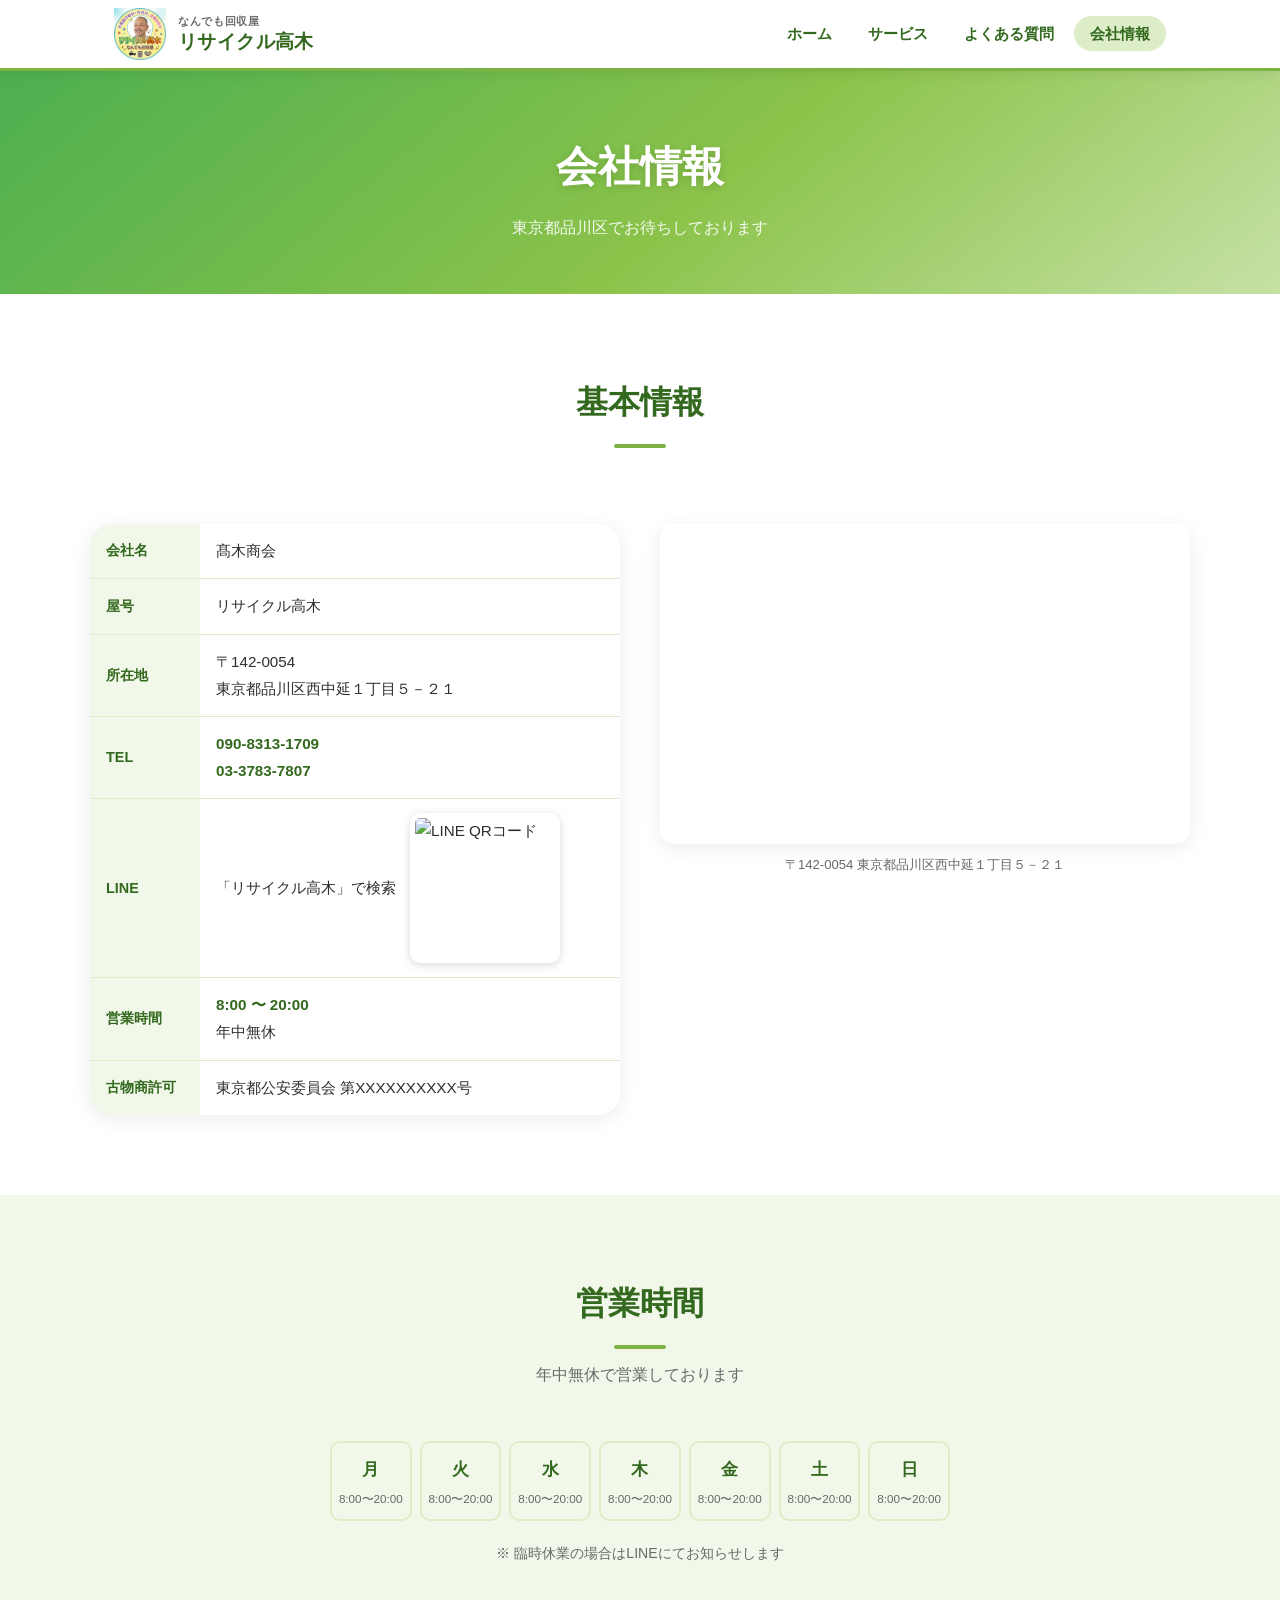
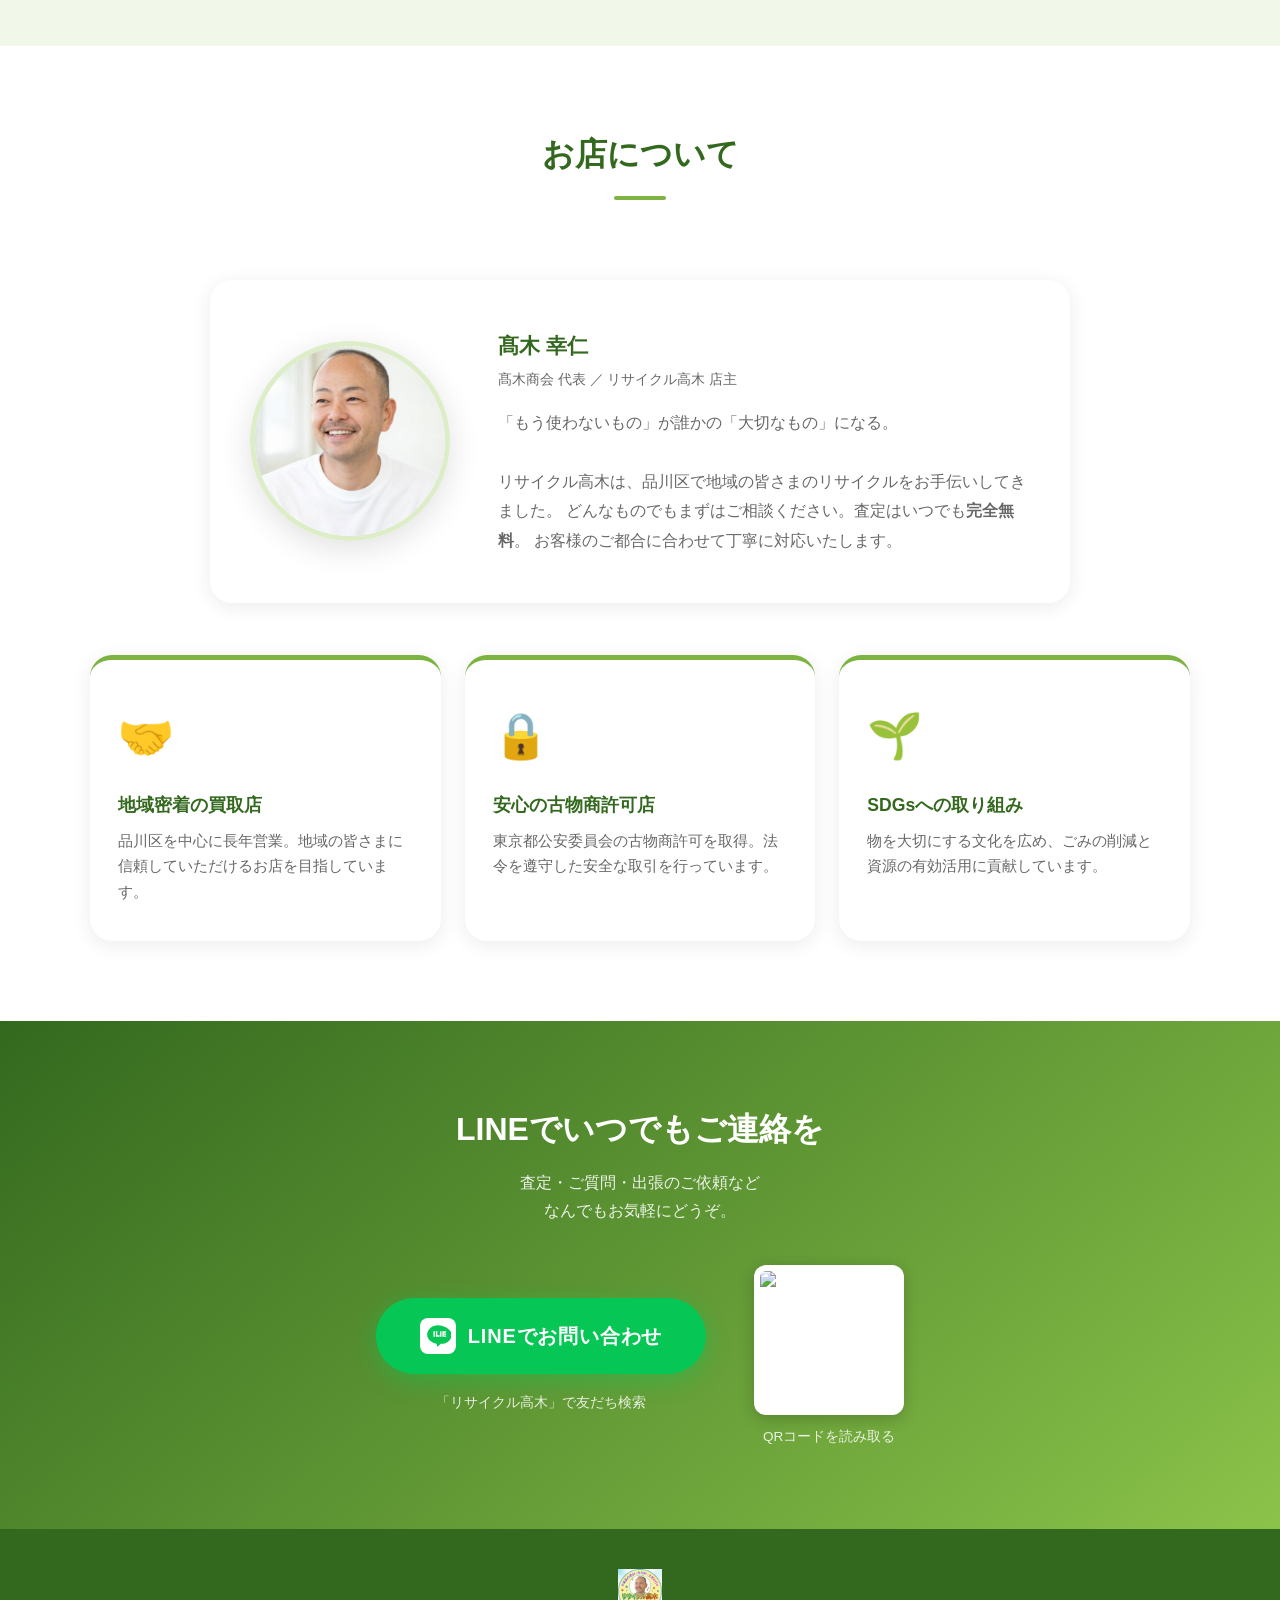
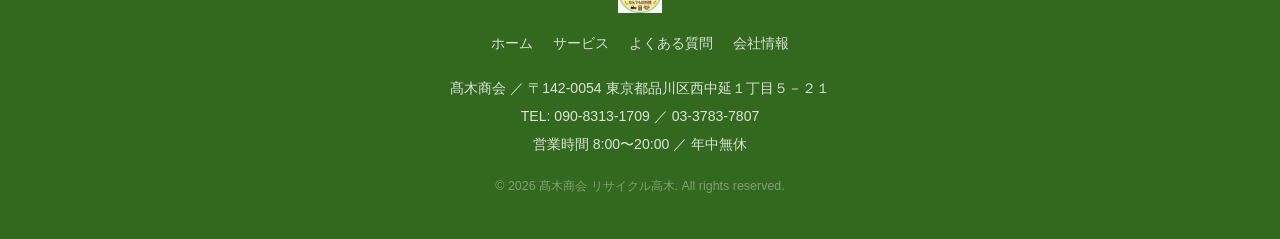
==== about.html @ 1913597f "Add files via upload" ====
<!DOCTYPE html>
<html lang="ja">
<head>
<meta charset="UTF-8">
<meta name="viewport" content="width=device-width, initial-scale=1.0">
<title>会社情報 | リサイクル高木</title>
<meta name="description" content="髙木商会 リサイクル高木の会社情報。〒142-0054 東京都品川区西中延１丁目５－２１。年中無休 8:00〜20:00。">
<link rel="stylesheet" href="style.css">
<style>
  .page-hero {
    background: linear-gradient(140deg, #4CAF50 0%, #8BC34A 55%, #C5E1A5 100%);
    color: var(--white);
    padding: 60px 24px 52px;
    text-align: center;
  }
  .page-hero h1 { font-size: clamp(1.8rem, 4vw, 2.6rem); font-weight: 900; margin-bottom: 10px; text-shadow: 0 2px 8px rgba(0,0,0,0.15); }
  .page-hero p { opacity: 0.92; font-size: 1rem; }

  .info-card {
    background: var(--white);
    border-radius: var(--radius-lg);
    box-shadow: var(--shadow);
    overflow: hidden;
  }

  .access-list { display: flex; flex-direction: column; gap: 10px; margin-top: 8px; }
  .access-item {
    display: flex;
    align-items: flex-start;
    gap: 10px;
    font-size: 0.95rem;
    line-height: 1.6;
  }
  .access-item .icon-badge {
    background: var(--green-main);
    color: var(--white);
    border-radius: 6px;
    padding: 3px 10px;
    font-size: 0.8rem;
    font-weight: 700;
    white-space: nowrap;
    flex-shrink: 0;
    margin-top: 3px;
  }

  .hours-week {
    display: grid;
    grid-template-columns: repeat(7, 1fr);
    gap: 8px;
    margin-top: 8px;
  }
  @media (max-width: 480px) {
    .hours-week { grid-template-columns: repeat(4, 1fr); }
  }
  .day-box {
    border-radius: 10px;
    padding: 12px 4px;
    text-align: center;
  }
  .day-box .day-name { font-weight: 800; font-size: 1.05rem; margin-bottom: 6px; }
  .day-box .day-time { font-size: 0.73rem; color: var(--text-light); line-height: 1.4; }
  .day-box.open { background: var(--green-pale); border: 2px solid var(--green-light); color: var(--green-dark); }

  .about-grid-wrap {
    display: grid;
    grid-template-columns: 1fr 1fr;
    gap: 40px;
    align-items: start;
  }
  @media (max-width: 700px) {
    .about-grid-wrap { grid-template-columns: 1fr; }
  }
</style>
</head>
<body>

<!-- HEADER -->
<header>
  <div class="header-inner">
    <a href="index.html" class="logo">
      <img src="丸ロゴ完成.jpg" alt="リサイクル高木">
      <span class="logo-text">
        <span class="logo-sub">なんでも回収屋</span>
        <span class="logo-main">リサイクル高木</span>
      </span>
    </a>
    <button class="nav-toggle" id="navToggle" aria-label="メニュー">
      <span></span><span></span><span></span>
    </button>
    <nav id="mainNav">
      <ul>
        <li><a href="index.html">ホーム</a></li>
        <li><a href="service.html">サービス</a></li>
        <li><a href="faq.html">よくある質問</a></li>
        <li><a href="about.html" class="active">会社情報</a></li>
      </ul>
    </nav>
  </div>
</header>

<!-- PAGE HERO -->
<div class="page-hero">
  <h1>会社情報</h1>
  <p>東京都品川区でお待ちしております</p>
</div>

<!-- COMPANY INFO -->
<section class="bg-white">
  <div class="inner">
    <h2 class="section-title">基本情報</h2>
    <p class="section-subtitle" style="margin-bottom:36px;">&nbsp;</p>

    <div class="about-grid-wrap">
      <!-- INFO TABLE -->
      <div class="info-card">
        <table class="info-table">
          <tr>
            <th>会社名</th>
            <td>髙木商会</td>
          </tr>
          <tr>
            <th>屋号</th>
            <td>リサイクル高木</td>
          </tr>
          <tr>
            <th>所在地</th>
            <td>〒142-0054<br>東京都品川区西中延１丁目５－２１</td>
          </tr>
          <tr>
            <th>TEL</th>
            <td>
              <a href="tel:09083131709" style="color:var(--green-dark); font-weight:700;">090-8313-1709</a><br>
              <a href="tel:0337837807" style="color:var(--green-dark); font-weight:700;">03-3783-7807</a>
            </td>
          </tr>
          <tr>
            <th>LINE</th>
            <td>
              <div style="display:flex; align-items:center; gap:14px; flex-wrap:wrap;">
                <span>「リサイクル高木」で検索</span>
                <img src="line-qr.png" alt="LINE QRコード" width="150" height="150"
                  style="width:150px; height:150px; object-fit:contain; border-radius:10px; background:#fff; padding:5px; box-shadow:0 2px 10px rgba(0,0,0,0.15); box-sizing:border-box; display:block;">
              </div>
            </td>
          </tr>
          <tr>
            <th>営業時間</th>
            <td><strong style="color:var(--green-dark);">8:00 〜 20:00</strong><br>年中無休</td>
          </tr>
          <tr>
            <th>古物商許可</th>
            <td>東京都公安委員会 第XXXXXXXXXX号</td>
          </tr>
        </table>
      </div>

      <!-- MAP -->
      <div>
        <div class="map-wrap">
          <iframe
            src="https://www.google.com/maps?q=東京都品川区西中延1丁目5-21&output=embed"
            allowfullscreen=""
            loading="lazy"
            referrerpolicy="no-referrer-when-downgrade"
            title="髙木商会 地図">
          </iframe>
        </div>
        <p style="font-size:0.82rem; color:var(--text-light); margin-top:10px; text-align:center;">
          〒142-0054 東京都品川区西中延１丁目５－２１
        </p>
      </div>
    </div>
  </div>
</section>

<!-- HOURS -->
<section class="bg-pale">
  <div class="inner">
    <h2 class="section-title">営業時間</h2>
    <p class="section-subtitle">年中無休で営業しております</p>

    <div style="max-width: 620px; margin: 0 auto;">
      <div class="hours-week">
        <div class="day-box open"><div class="day-name">月</div><div class="day-time">8:00〜20:00</div></div>
        <div class="day-box open"><div class="day-name">火</div><div class="day-time">8:00〜20:00</div></div>
        <div class="day-box open"><div class="day-name">水</div><div class="day-time">8:00〜20:00</div></div>
        <div class="day-box open"><div class="day-name">木</div><div class="day-time">8:00〜20:00</div></div>
        <div class="day-box open"><div class="day-name">金</div><div class="day-time">8:00〜20:00</div></div>
        <div class="day-box open"><div class="day-name">土</div><div class="day-time">8:00〜20:00</div></div>
        <div class="day-box open"><div class="day-name">日</div><div class="day-time">8:00〜20:00</div></div>
      </div>
      <div style="text-align:center; margin-top:20px; font-size:0.88rem; color:var(--text-light);">
        ※ 臨時休業の場合はLINEにてお知らせします
      </div>
    </div>
  </div>
</section>

<!-- OWNER / ABOUT -->
<section class="bg-white">
  <div class="inner">
    <h2 class="section-title">お店について</h2>
    <p class="section-subtitle" style="margin-bottom:40px;">&nbsp;</p>

    <div class="owner-section">
      <div class="owner-photo-wrap">
        <img src="幸仁白T.png" alt="店主 髙木幸仁" class="owner-photo">
      </div>
      <div class="owner-text">
        <div class="owner-name">髙木 幸仁</div>
        <div class="owner-title">髙木商会 代表 ／ リサイクル高木 店主</div>
        <p class="owner-message">
          「もう使わないもの」が誰かの「大切なもの」になる。<br><br>
          リサイクル高木は、品川区で地域の皆さまのリサイクルをお手伝いしてきました。
          どんなものでもまずはご相談ください。査定はいつでも<strong>完全無料</strong>。
          お客様のご都合に合わせて丁寧に対応いたします。
        </p>
      </div>
    </div>

    <div class="card-grid" style="margin-top: 52px;">
      <div class="card">
        <div class="card-icon">🤝</div>
        <h3>地域密着の買取店</h3>
        <p>品川区を中心に長年営業。地域の皆さまに信頼していただけるお店を目指しています。</p>
      </div>
      <div class="card">
        <div class="card-icon">🔒</div>
        <h3>安心の古物商許可店</h3>
        <p>東京都公安委員会の古物商許可を取得。法令を遵守した安全な取引を行っています。</p>
      </div>
      <div class="card">
        <div class="card-icon">🌱</div>
        <h3>SDGsへの取り組み</h3>
        <p>物を大切にする文化を広め、ごみの削減と資源の有効活用に貢献しています。</p>
      </div>
    </div>
  </div>
</section>

<!-- LINE CTA -->
<section class="contact-section">
  <h2>LINEでいつでもご連絡を</h2>
  <p>査定・ご質問・出張のご依頼など<br>なんでもお気軽にどうぞ。</p>
  <div class="line-contact-wrap">
    <div class="line-btn-group">
      <a href="https://line.me/R/ti/p/@436kheac" class="btn-line" target="_blank" rel="noopener">
        <span class="line-icon">
          <svg viewBox="0 0 48 48" fill="none" xmlns="http://www.w3.org/2000/svg">
            <path d="M24 4C13 4 4 11.8 4 21.4c0 8.4 7.4 15.4 17.4 16.8l.8 4.4c.2.8 1.2 1 1.8.4l5-4.8c.4 0 .8.1 1.2.1 11 0 18.8-7.4 18.8-17C49 11.8 35 4 24 4z" fill="#06C755"/>
            <path d="M38.4 25.4h-5.8a.6.6 0 0 1-.6-.6v-9a.6.6 0 0 1 .6-.6h5.8c.3 0 .6.3.6.6v1.4c0 .3-.3.6-.6.6h-3.8v1.4h3.8c.3 0 .6.3.6.6v1.4c0 .3-.3.6-.6.6h-3.8v1.4h3.8c.3 0 .6.3.6.6v1.4c0 .3-.3.6-.6.6zm-8.6 0h-1.6a.6.6 0 0 1-.6-.6v-9c0-.3.3-.6.6-.6h1.6c.3 0 .6.3.6.6v9c0 .3-.3.6-.6.6zm-3.4 0h-5.8a.6.6 0 0 1-.6-.6v-9c0-.3.3-.6.6-.6h1.6c.3 0 .6.3.6.6v7h3.6c.3 0 .6.3.6.6v1.4c0 .3-.3.6-.6.6zm-8.6 0h-1.6a.6.6 0 0 1-.6-.6v-9c0-.3.3-.6.6-.6h1.6c.3 0 .6.3.6.6v9c0 .3-.3.6-.6.6z" fill="#fff"/>
          </svg>
        </span>
        LINEでお問い合わせ
      </a>
      <span class="line-btn-sub">「リサイクル高木」で友だち検索</span>
    </div>
    <div class="qr-block">
      <img src="line-qr.png" alt="リサイクル高木 LINE QRコード" class="qr-img" width="150" height="150">
      <p class="qr-label">QRコードを読み取る</p>
    </div>
  </div>
</section>

<!-- FOOTER -->
<footer>
  <img src="丸ロゴ完成.jpg" alt="リサイクル高木" class="footer-logo">
  <div class="footer-nav">
    <a href="index.html">ホーム</a>
    <a href="service.html">サービス</a>
    <a href="faq.html">よくある質問</a>
    <a href="about.html">会社情報</a>
  </div>
  髙木商会 ／ 〒142-0054 東京都品川区西中延１丁目５－２１<br>
  TEL: <a href="tel:09083131709" style="color:inherit;">090-8313-1709</a> ／ <a href="tel:0337837807" style="color:inherit;">03-3783-7807</a><br>
  営業時間 8:00〜20:00 ／ 年中無休
  <div class="copy">&copy; 2026 髙木商会 リサイクル高木. All rights reserved.</div>
</footer>

<script>
  const toggle = document.getElementById('navToggle');
  const nav = document.getElementById('mainNav');
  toggle.addEventListener('click', () => {
    toggle.classList.toggle('open');
    nav.classList.toggle('open');
  });
</script>
</body>
</html>
---- style.css ----
/* ===== BASE ===== */
*, *::before, *::after { box-sizing: border-box; margin: 0; padding: 0; }

:root {
  --green-dark:   #33691E;
  --green-main:   #7CB342;
  --green-mid:    #8BC34A;
  --green-light:  #DCEDC8;
  --green-pale:   #F1F8E9;
  --yellow:       #FDD835;
  --yellow-light: #FFFDE7;
  --white:        #ffffff;
  --text:         #2E2E2E;
  --text-light:   #686868;
  --line-green:   #06C755;
  --line-hover:   #05a848;
  --radius:       14px;
  --radius-lg:    22px;
  --shadow:       0 4px 20px rgba(0,0,0,0.08);
  --shadow-md:    0 8px 32px rgba(0,0,0,0.12);
}

html { scroll-behavior: smooth; }

body {
  font-family: 'Hiragino Kaku Gothic ProN', 'Hiragino Sans', 'Meiryo', sans-serif;
  color: var(--text);
  line-height: 1.75;
  background: #fff;
}

a { color: inherit; text-decoration: none; }
img { max-width: 100%; display: block; }
ul { list-style: none; }

/* ===== HEADER ===== */
header {
  background: var(--white);
  position: sticky;
  top: 0;
  z-index: 100;
  border-bottom: 3px solid var(--green-main);
  box-shadow: 0 2px 12px rgba(0,0,0,0.08);
}

.header-inner {
  max-width: 1100px;
  margin: 0 auto;
  padding: 0 24px;
  display: flex;
  align-items: center;
  justify-content: space-between;
  height: 68px;
}

.logo {
  display: flex;
  align-items: center;
  gap: 12px;
  text-decoration: none;
}
.logo img {
  height: 52px;
  width: auto;
  display: block;
  flex-shrink: 0;
}
.logo-text {
  display: flex;
  flex-direction: column;
  gap: 1px;
  line-height: 1.2;
}
.logo-text .logo-sub {
  font-size: 0.7rem;
  font-weight: 700;
  color: var(--text-light);
  letter-spacing: 0.06em;
}
.logo-text .logo-main {
  font-size: 1.2rem;
  font-weight: 900;
  color: var(--green-dark);
  letter-spacing: 0.02em;
  white-space: nowrap;
}
@media (max-width: 480px) {
  .logo-text .logo-main { font-size: 0.95rem; }
  .logo-text .logo-sub { display: none; }
  .logo img { height: 40px; }
}

/* hamburger */
.nav-toggle {
  display: none;
  flex-direction: column;
  gap: 5px;
  cursor: pointer;
  background: none;
  border: none;
  padding: 6px;
}
.nav-toggle span {
  display: block;
  width: 26px;
  height: 3px;
  background: var(--green-dark);
  border-radius: 2px;
  transition: 0.3s;
}
.nav-toggle.open span:nth-child(1) { transform: translateY(8px) rotate(45deg); }
.nav-toggle.open span:nth-child(2) { opacity: 0; }
.nav-toggle.open span:nth-child(3) { transform: translateY(-8px) rotate(-45deg); }

nav ul { display: flex; gap: 4px; }

nav ul li a {
  color: var(--green-dark);
  padding: 9px 16px;
  border-radius: 50px;
  font-size: 0.95rem;
  font-weight: 700;
  transition: background 0.2s, color 0.2s;
}
nav ul li a:hover,
nav ul li a.active {
  background: var(--green-light);
  color: var(--green-dark);
}

/* ===== HERO ===== */
.hero {
  background: linear-gradient(140deg, #4CAF50 0%, #8BC34A 55%, #C5E1A5 100%);
  padding: 72px 24px 80px;
  overflow: hidden;
}

.hero-inner {
  max-width: 1000px;
  margin: 0 auto;
  display: flex;
  align-items: center;
  justify-content: center;
  gap: 56px;
}

.hero-text { flex: 1; text-align: center; }

.hero-logo {
  max-width: 340px;
  width: 100%;
  margin: 0 auto 24px;
  filter: drop-shadow(0 4px 12px rgba(0,0,0,0.18));
}

.hero-text p {
  color: var(--white);
  font-size: clamp(1rem, 2.5vw, 1.15rem);
  opacity: 0.95;
  margin-bottom: 32px;
  line-height: 1.9;
  text-shadow: 0 1px 4px rgba(0,0,0,0.15);
}

.hero-owner { flex-shrink: 0; }
.owner-photo-hero {
  width: 220px;
  border-radius: 50%;
  border: 5px solid rgba(255,255,255,0.7);
  box-shadow: 0 8px 32px rgba(0,0,0,0.2);
  object-fit: cover;
  aspect-ratio: 1;
}

/* ===== LINE BUTTON ===== */
.btn-line {
  display: inline-flex;
  align-items: center;
  justify-content: center;
  gap: 12px;
  background: var(--line-green);
  color: var(--white);
  font-size: 1.25rem;
  font-weight: 800;
  padding: 20px 44px;
  border-radius: 50px;
  box-shadow: 0 6px 24px rgba(6,199,85,0.45);
  transition: background 0.2s, transform 0.15s, box-shadow 0.2s;
  cursor: pointer;
  border: none;
  letter-spacing: 0.04em;
}
.btn-line:hover {
  background: var(--line-hover);
  transform: translateY(-3px);
  box-shadow: 0 10px 30px rgba(6,199,85,0.55);
}
.btn-line:active { transform: translateY(0); }

.btn-line .line-icon {
  width: 36px;
  height: 36px;
  background: var(--white);
  border-radius: 8px;
  display: flex;
  align-items: center;
  justify-content: center;
  flex-shrink: 0;
}
.btn-line .line-icon svg { width: 26px; height: 26px; }

/* secondary green button */
.btn-green {
  display: inline-block;
  background: var(--green-main);
  color: var(--white);
  padding: 14px 36px;
  border-radius: 50px;
  font-size: 1rem;
  font-weight: 700;
  transition: background 0.2s, transform 0.15s;
}
.btn-green:hover { background: var(--green-dark); transform: translateY(-2px); }

/* ===== SECTION COMMONS ===== */
section { padding: 80px 24px; }

.section-title {
  text-align: center;
  font-size: clamp(1.5rem, 3.5vw, 2rem);
  font-weight: 800;
  color: var(--green-dark);
  margin-bottom: 12px;
}
.section-title::after {
  content: '';
  display: block;
  width: 52px;
  height: 4px;
  background: var(--green-main);
  border-radius: 2px;
  margin: 14px auto 0;
}
.section-subtitle {
  text-align: center;
  color: var(--text-light);
  margin-bottom: 52px;
  font-size: 1rem;
}

.inner { max-width: 1100px; margin: 0 auto; }

/* ===== HOURS BANNER ===== */
.hours-banner {
  background: var(--white);
  border: 3px solid var(--green-light);
  border-radius: var(--radius-lg);
  padding: 32px 40px;
  display: flex;
  flex-wrap: wrap;
  gap: 28px;
  align-items: center;
  justify-content: center;
  margin: 0 auto;
  max-width: 680px;
  box-shadow: var(--shadow);
}
.hours-item { text-align: center; }
.hours-item .label {
  font-size: 0.82rem;
  color: var(--text-light);
  font-weight: 600;
  letter-spacing: 0.06em;
}
.hours-item .value {
  font-size: 1.7rem;
  font-weight: 900;
  color: var(--green-dark);
  margin-top: 4px;
  letter-spacing: -0.02em;
}
.hours-item .value.open-all { color: var(--green-main); }
.divider-v {
  width: 1px;
  height: 54px;
  background: var(--green-light);
}

/* ===== CARD GRID ===== */
.card-grid {
  display: grid;
  grid-template-columns: repeat(auto-fit, minmax(260px, 1fr));
  gap: 24px;
}

.card {
  background: var(--white);
  border-radius: var(--radius-lg);
  box-shadow: var(--shadow);
  padding: 36px 28px;
  border-top: 5px solid var(--green-main);
  transition: transform 0.2s, box-shadow 0.2s;
}
.card:hover { transform: translateY(-6px); box-shadow: var(--shadow-md); }

.card .card-icon { font-size: 2.8rem; margin-bottom: 16px; }
.card h3 { font-size: 1.1rem; font-weight: 800; color: var(--green-dark); margin-bottom: 8px; }
.card p { font-size: 0.93rem; color: var(--text-light); line-height: 1.7; }

/* ===== SERVICE PAGE ===== */
.service-table {
  width: 100%;
  border-collapse: collapse;
  background: var(--white);
  border-radius: var(--radius);
  overflow: hidden;
  box-shadow: var(--shadow);
}
.service-table th {
  background: var(--green-main);
  color: var(--white);
  padding: 14px 20px;
  text-align: left;
  font-weight: 700;
}
.service-table td {
  padding: 14px 20px;
  border-bottom: 1px solid #eee;
  font-size: 0.95rem;
}
.service-table tr:last-child td { border-bottom: none; }
.service-table tr:nth-child(even) td { background: var(--green-pale); }

.badge {
  display: inline-block;
  background: var(--yellow);
  color: var(--green-dark);
  border-radius: 4px;
  padding: 2px 10px;
  font-size: 0.78rem;
  font-weight: 800;
}

/* ===== FAQ ===== */
.faq-list { max-width: 820px; margin: 0 auto; display: flex; flex-direction: column; gap: 14px; }

details {
  background: var(--white);
  border-radius: var(--radius);
  box-shadow: var(--shadow);
  overflow: hidden;
}
details summary {
  display: flex;
  align-items: center;
  gap: 14px;
  padding: 20px 24px;
  font-weight: 700;
  font-size: 1rem;
  cursor: pointer;
  list-style: none;
  color: var(--green-dark);
  transition: background 0.2s;
}
details summary::-webkit-details-marker { display: none; }
details summary:hover { background: var(--green-pale); }
details[open] summary { background: var(--green-pale); border-bottom: 2px solid var(--green-light); }

.faq-q {
  width: 32px; height: 32px; min-width: 32px;
  background: var(--green-main); color: var(--white);
  border-radius: 50%; display: flex; align-items: center; justify-content: center;
  font-size: 0.85rem; font-weight: 900;
}
.faq-arrow {
  margin-left: auto;
  transition: transform 0.3s;
  color: var(--green-main);
  font-size: 1.1rem;
}
details[open] .faq-arrow { transform: rotate(180deg); }

.faq-answer {
  padding: 20px 24px 24px;
  color: var(--text-light);
  line-height: 1.85;
  font-size: 0.95rem;
}
.faq-answer strong { color: var(--green-dark); }

/* ===== INFO TABLE ===== */
.info-table { width: 100%; border-collapse: collapse; }
.info-table tr { border-bottom: 1px solid var(--green-light); }
.info-table tr:last-child { border-bottom: none; }
.info-table th {
  background: var(--green-pale);
  color: var(--green-dark);
  padding: 14px 16px;
  font-weight: 700;
  font-size: 0.9rem;
  white-space: nowrap;
  width: 110px;
  text-align: left;
}
.info-table td { padding: 14px 16px; font-size: 0.95rem; }

.map-wrap {
  border-radius: var(--radius);
  overflow: hidden;
  box-shadow: var(--shadow);
  height: 320px;
}
.map-wrap iframe { width: 100%; height: 100%; border: none; display: block; }

/* ===== LINE QR CONTACT SECTION ===== */
.contact-section {
  background: linear-gradient(140deg, var(--green-dark) 0%, var(--green-mid) 100%);
  color: var(--white);
  text-align: center;
  padding: 80px 24px;
}
.contact-section h2 { font-size: clamp(1.5rem, 3.5vw, 2rem); margin-bottom: 12px; }
.contact-section > p { opacity: 0.9; margin-bottom: 40px; font-size: 1rem; }

.line-contact-wrap {
  display: flex;
  align-items: center;
  justify-content: center;
  gap: 48px;
  flex-wrap: wrap;
}
.line-btn-group { display: flex; flex-direction: column; align-items: center; gap: 16px; }
.line-btn-sub { color: rgba(255,255,255,0.85); font-size: 0.9rem; }

.qr-block { text-align: center; }
.qr-img {
  display: block;
  width: 150px;
  height: 150px;
  object-fit: contain;
  border-radius: 12px;
  background: var(--white);
  padding: 6px;
  box-shadow: 0 4px 16px rgba(0,0,0,0.2);
  margin: 0 auto 10px;
  box-sizing: border-box;
}
.qr-label {
  font-size: 0.85rem;
  color: rgba(255,255,255,0.85);
}

/* ===== OWNER SECTION (about page) ===== */
.owner-section {
  display: flex;
  gap: 48px;
  align-items: center;
  max-width: 860px;
  margin: 0 auto;
  background: var(--white);
  border-radius: var(--radius-lg);
  box-shadow: var(--shadow);
  padding: 48px 40px;
}
.owner-photo-wrap { flex-shrink: 0; }
.owner-photo {
  width: 200px;
  border-radius: 50%;
  border: 5px solid var(--green-light);
  box-shadow: var(--shadow-md);
  object-fit: cover;
  aspect-ratio: 1;
}
.owner-text .owner-name {
  font-size: 1.3rem;
  font-weight: 800;
  color: var(--green-dark);
  margin-bottom: 4px;
}
.owner-text .owner-title {
  font-size: 0.85rem;
  color: var(--text-light);
  margin-bottom: 16px;
}
.owner-text .owner-message {
  font-size: 0.97rem;
  color: var(--text-light);
  line-height: 1.9;
}

/* ===== FOOTER ===== */
footer {
  background: var(--green-dark);
  color: rgba(255,255,255,0.82);
  text-align: center;
  padding: 40px 24px;
  font-size: 0.88rem;
  line-height: 2;
}
.footer-logo { height: 44px; margin: 0 auto 16px; }
footer .footer-nav {
  display: flex;
  flex-wrap: wrap;
  justify-content: center;
  gap: 8px 20px;
  margin: 12px 0 16px;
}
footer .footer-nav a { color: rgba(255,255,255,0.8); transition: color 0.2s; font-size: 0.9rem; }
footer .footer-nav a:hover { color: var(--white); }
footer .copy { margin-top: 16px; opacity: 0.45; font-size: 0.78rem; }

/* ===== BG VARIANTS ===== */
.bg-pale  { background: var(--green-pale); }
.bg-white { background: var(--white); }
.bg-yellow-light { background: var(--yellow-light); }

/* ===== STEP / PROCESS ===== */
.steps {
  display: flex;
  flex-wrap: wrap;
  gap: 8px;
  justify-content: center;
  max-width: 860px;
  margin: 0 auto;
}
.step {
  flex: 1 1 180px;
  max-width: 210px;
  text-align: center;
  padding: 28px 16px;
  background: var(--white);
  border-radius: var(--radius-lg);
  box-shadow: var(--shadow);
}
.step-num {
  width: 56px; height: 56px;
  background: var(--green-main);
  color: var(--white);
  border-radius: 50%;
  font-size: 1.5rem;
  font-weight: 900;
  display: flex;
  align-items: center;
  justify-content: center;
  margin: 0 auto 16px;
  box-shadow: 0 4px 12px rgba(124,179,66,0.4);
}
.step h4 { font-size: 1rem; font-weight: 800; color: var(--green-dark); margin-bottom: 8px; }
.step p { font-size: 0.88rem; color: var(--text-light); }

/* ===== RESPONSIVE ===== */
@media (max-width: 768px) {
  .nav-toggle { display: flex; }

  nav {
    display: none;
    position: absolute;
    top: 68px;
    left: 0;
    right: 0;
    background: var(--white);
    border-top: 2px solid var(--green-light);
    padding: 12px 16px 20px;
    box-shadow: 0 8px 20px rgba(0,0,0,0.1);
  }
  nav.open { display: block; }
  nav ul { flex-direction: column; gap: 4px; }
  nav ul li a { display: block; padding: 12px 16px; border-radius: 10px; }

  .hero-inner { flex-direction: column-reverse; gap: 28px; }
  .owner-photo-hero { width: 150px; }
  .hero-logo { max-width: 260px; }

  .hours-banner { flex-direction: column; gap: 20px; padding: 28px 24px; }
  .divider-v { width: 120px; height: 1px; }

  .btn-line { font-size: 1.1rem; padding: 18px 32px; }

  section { padding: 56px 16px; }

  .owner-section { flex-direction: column; text-align: center; padding: 36px 24px; }
  .owner-photo { width: 160px; }

  .line-contact-wrap { gap: 32px; }
}

@media (max-width: 480px) {
  .btn-line { width: 100%; max-width: 340px; }
  .steps { gap: 12px; }
  .step { flex: 1 1 140px; max-width: 100%; }
}
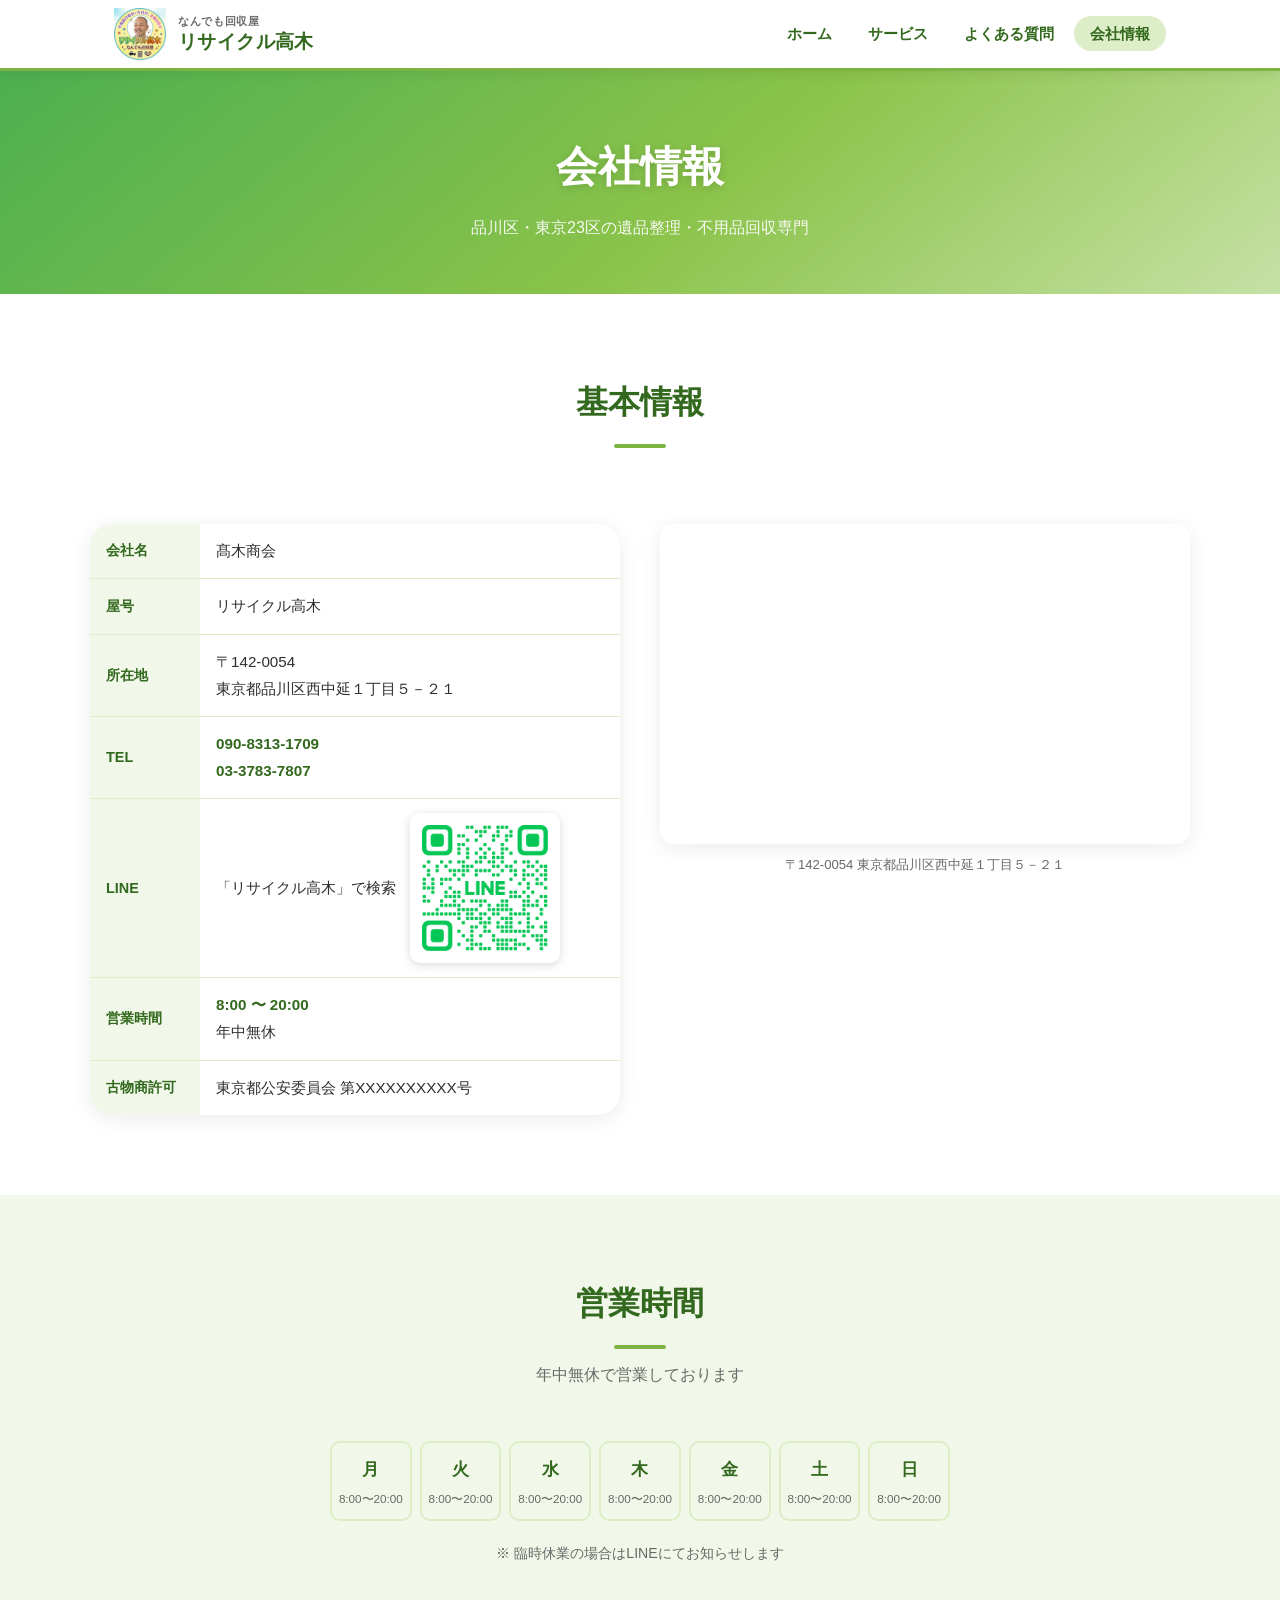
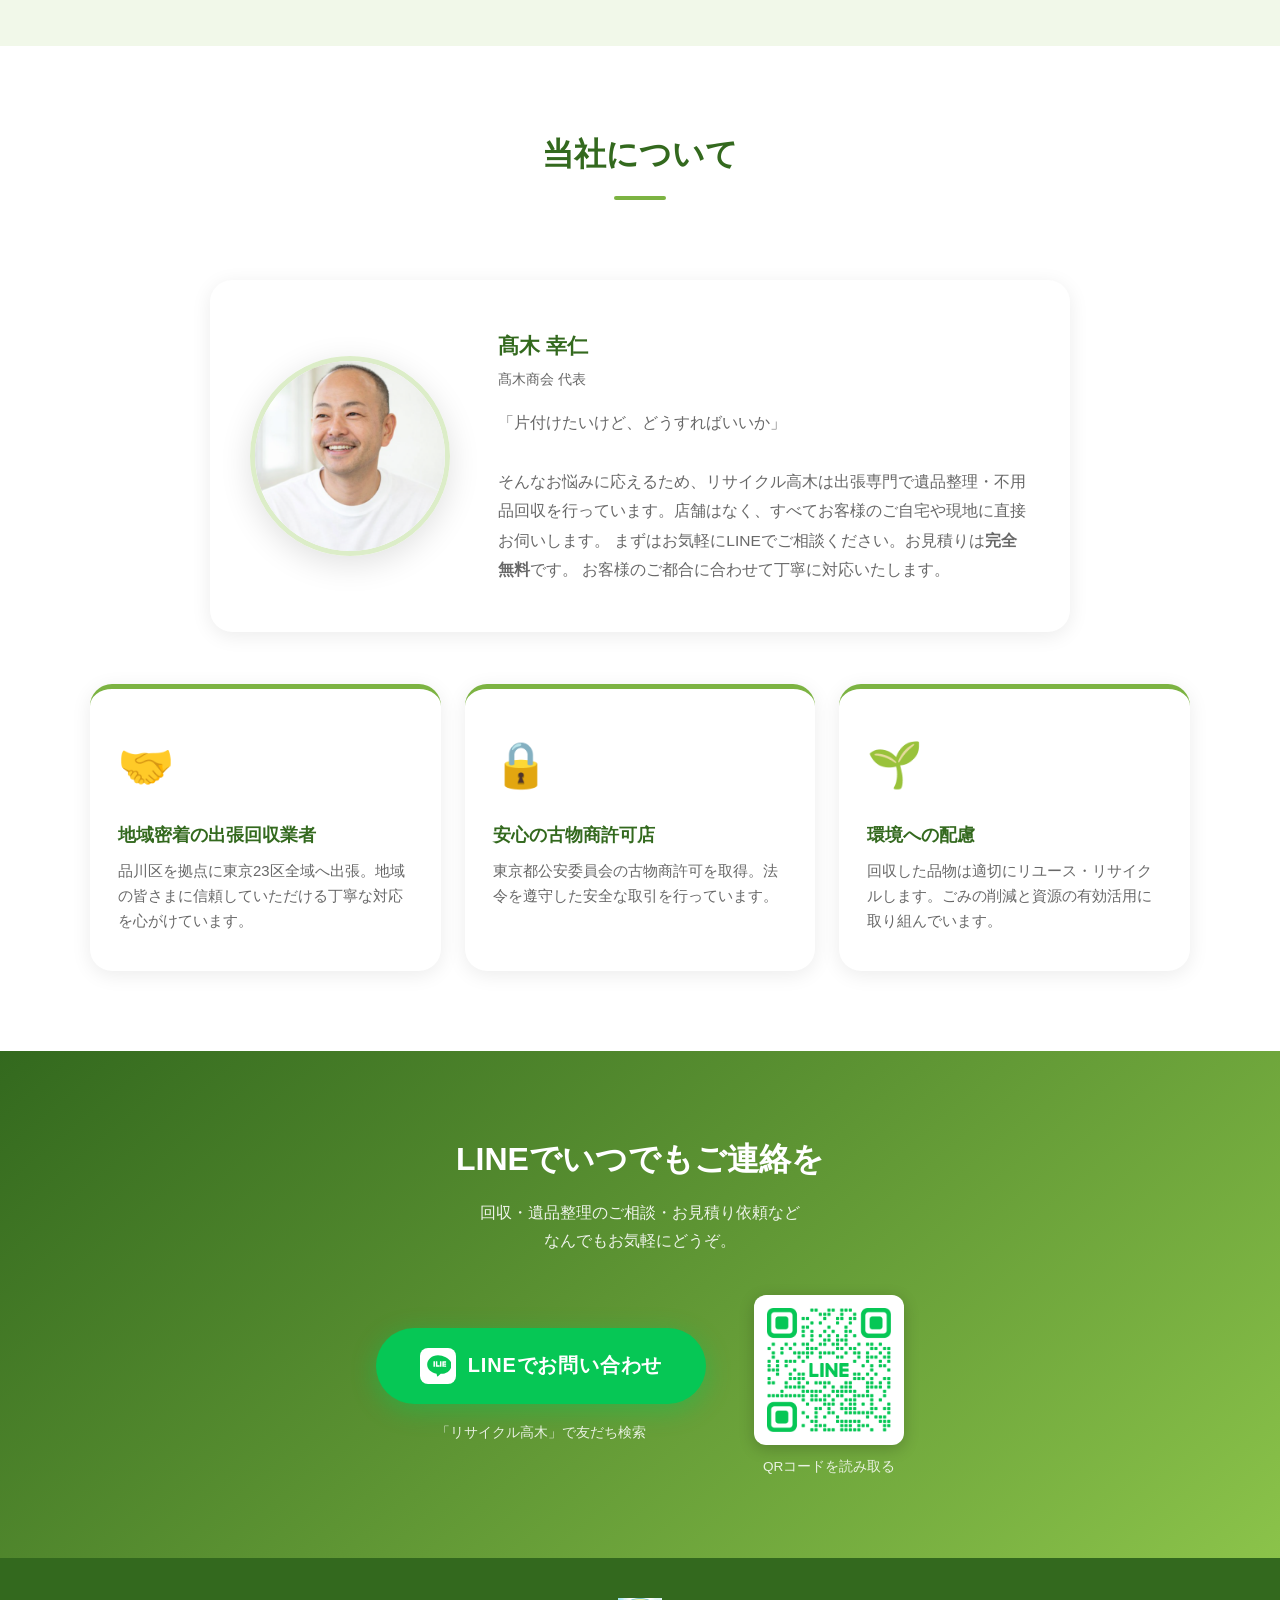
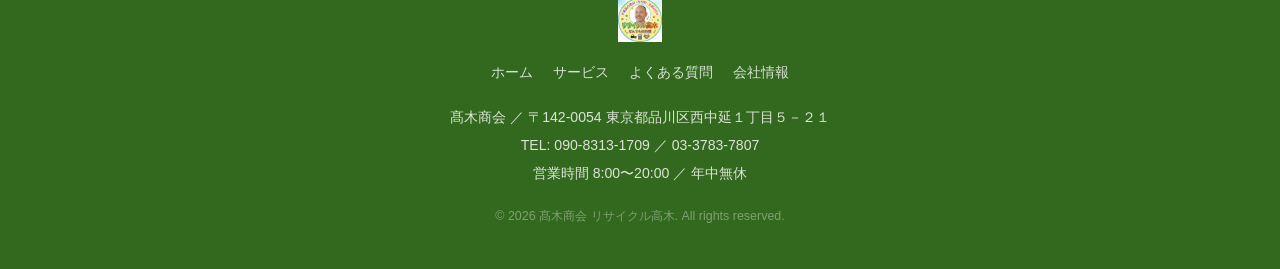
==== commit 6dd1c46f: "Add files via upload" ====
--- a/about.html
+++ b/about.html
@@ -4,7 +4,7 @@
 <meta charset="UTF-8">
 <meta name="viewport" content="width=device-width, initial-scale=1.0">
 <title>会社情報 | リサイクル高木</title>
-<meta name="description" content="髙木商会 リサイクル高木の会社情報。〒142-0054 東京都品川区西中延１丁目５－２１。年中無休 8:00〜20:00。">
+<meta name="description" content="髙木商会 リサイクル高木の会社情報。遺品整理・不用品回収の出張専門業者。品川区・東京23区対応。年中無休 8:00〜20:00。">
 <link rel="stylesheet" href="style.css">
 <style>
   .page-hero {
@@ -101,7 +101,7 @@
 <!-- PAGE HERO -->
 <div class="page-hero">
   <h1>会社情報</h1>
-  <p>東京都品川区でお待ちしております</p>
+  <p>品川区・東京23区の遺品整理・不用品回収専門</p>
 </div>
 
 <!-- COMPANY INFO -->
@@ -199,7 +199,7 @@
 <!-- OWNER / ABOUT -->
 <section class="bg-white">
   <div class="inner">
-    <h2 class="section-title">お店について</h2>
+    <h2 class="section-title">当社について</h2>
     <p class="section-subtitle" style="margin-bottom:40px;">&nbsp;</p>
 
     <div class="owner-section">
@@ -208,11 +208,11 @@
       </div>
       <div class="owner-text">
         <div class="owner-name">髙木 幸仁</div>
-        <div class="owner-title">髙木商会 代表 ／ リサイクル高木 店主</div>
+        <div class="owner-title">髙木商会 代表</div>
         <p class="owner-message">
-          「もう使わないもの」が誰かの「大切なもの」になる。<br><br>
-          リサイクル高木は、品川区で地域の皆さまのリサイクルをお手伝いしてきました。
-          どんなものでもまずはご相談ください。査定はいつでも<strong>完全無料</strong>。
+          「片付けたいけど、どうすればいいか」<br><br>
+          そんなお悩みに応えるため、リサイクル高木は出張専門で遺品整理・不用品回収を行っています。店舗はなく、すべてお客様のご自宅や現地に直接お伺いします。
+          まずはお気軽にLINEでご相談ください。お見積りは<strong>完全無料</strong>です。
           お客様のご都合に合わせて丁寧に対応いたします。
         </p>
       </div>
@@ -221,8 +221,8 @@
     <div class="card-grid" style="margin-top: 52px;">
       <div class="card">
         <div class="card-icon">🤝</div>
-        <h3>地域密着の買取店</h3>
-        <p>品川区を中心に長年営業。地域の皆さまに信頼していただけるお店を目指しています。</p>
+        <h3>地域密着の出張回収業者</h3>
+        <p>品川区を拠点に東京23区全域へ出張。地域の皆さまに信頼していただける丁寧な対応を心がけています。</p>
       </div>
       <div class="card">
         <div class="card-icon">🔒</div>
@@ -231,8 +231,8 @@
       </div>
       <div class="card">
         <div class="card-icon">🌱</div>
-        <h3>SDGsへの取り組み</h3>
-        <p>物を大切にする文化を広め、ごみの削減と資源の有効活用に貢献しています。</p>
+        <h3>環境への配慮</h3>
+        <p>回収した品物は適切にリユース・リサイクルします。ごみの削減と資源の有効活用に取り組んでいます。</p>
       </div>
     </div>
   </div>
@@ -241,7 +241,7 @@
 <!-- LINE CTA -->
 <section class="contact-section">
   <h2>LINEでいつでもご連絡を</h2>
-  <p>査定・ご質問・出張のご依頼など<br>なんでもお気軽にどうぞ。</p>
+  <p>回収・遺品整理のご相談・お見積り依頼など<br>なんでもお気軽にどうぞ。</p>
   <div class="line-contact-wrap">
     <div class="line-btn-group">
       <a href="https://line.me/R/ti/p/@436kheac" class="btn-line" target="_blank" rel="noopener">
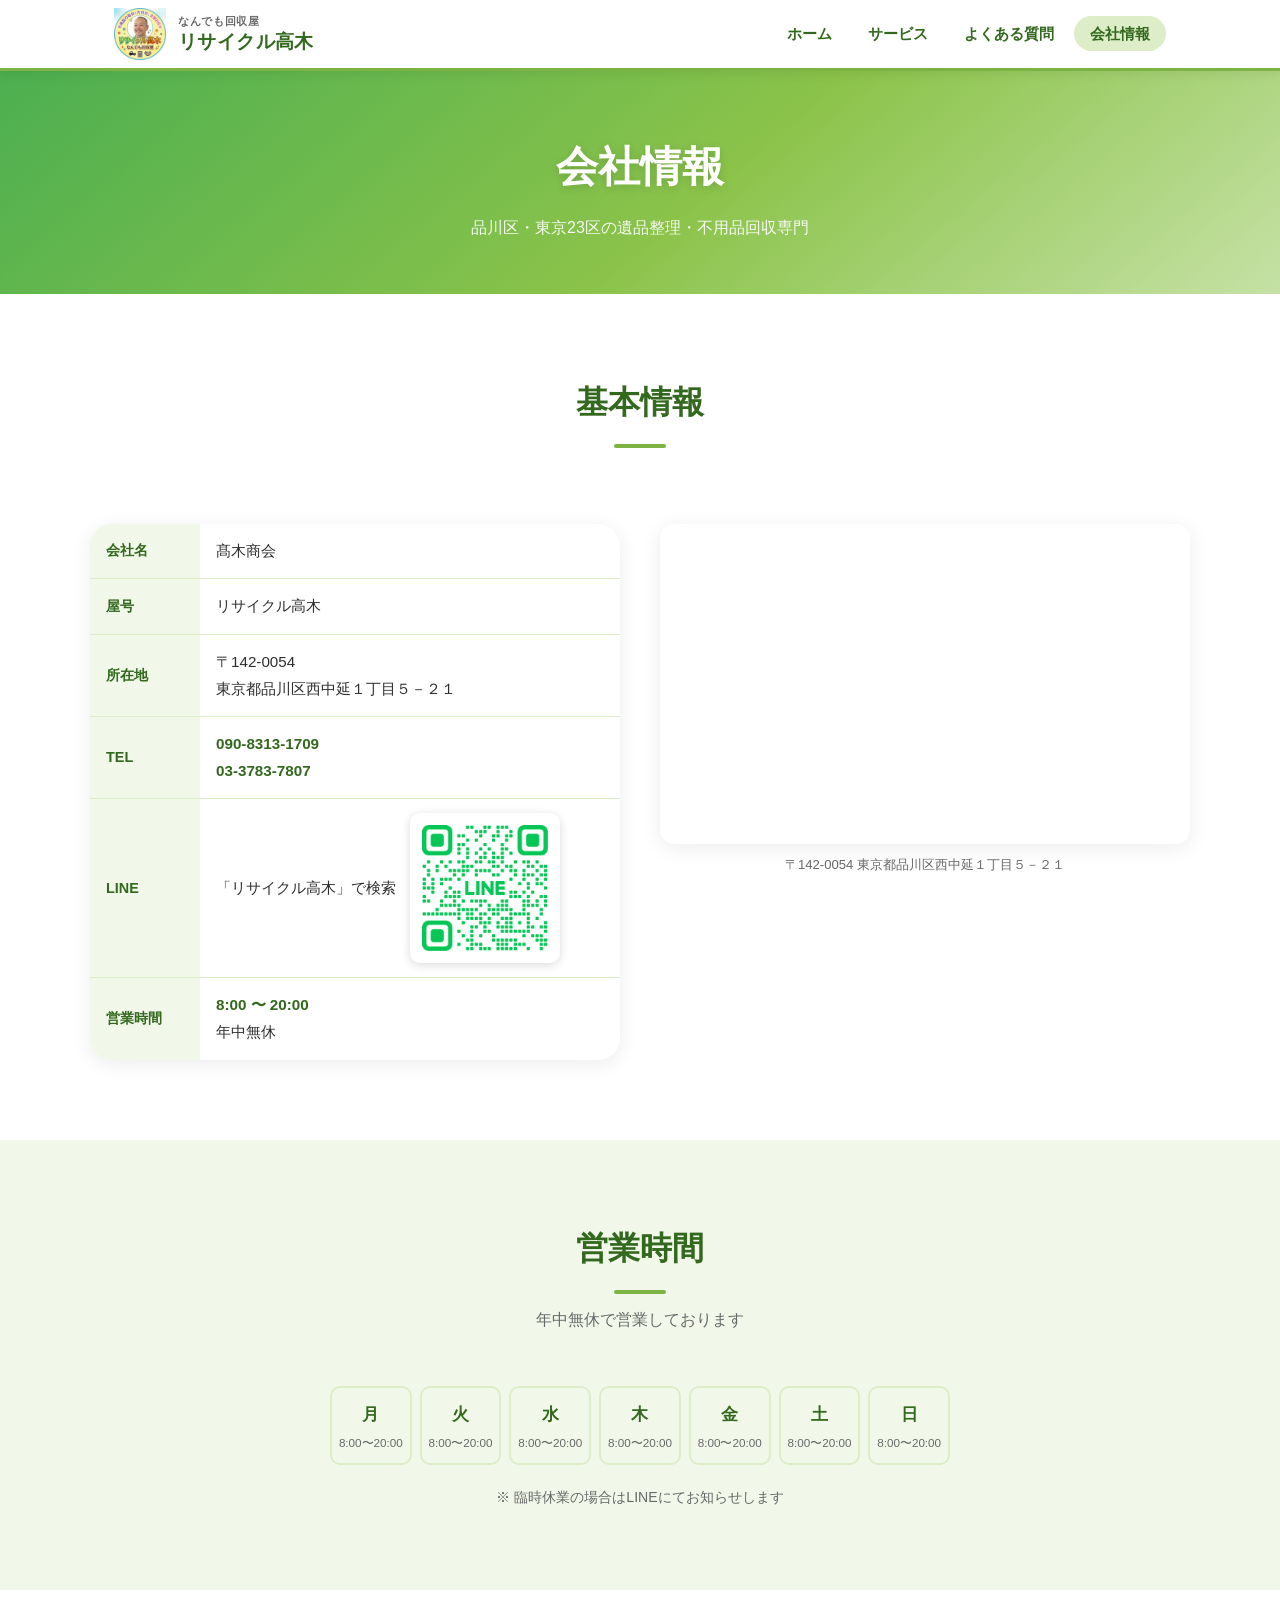
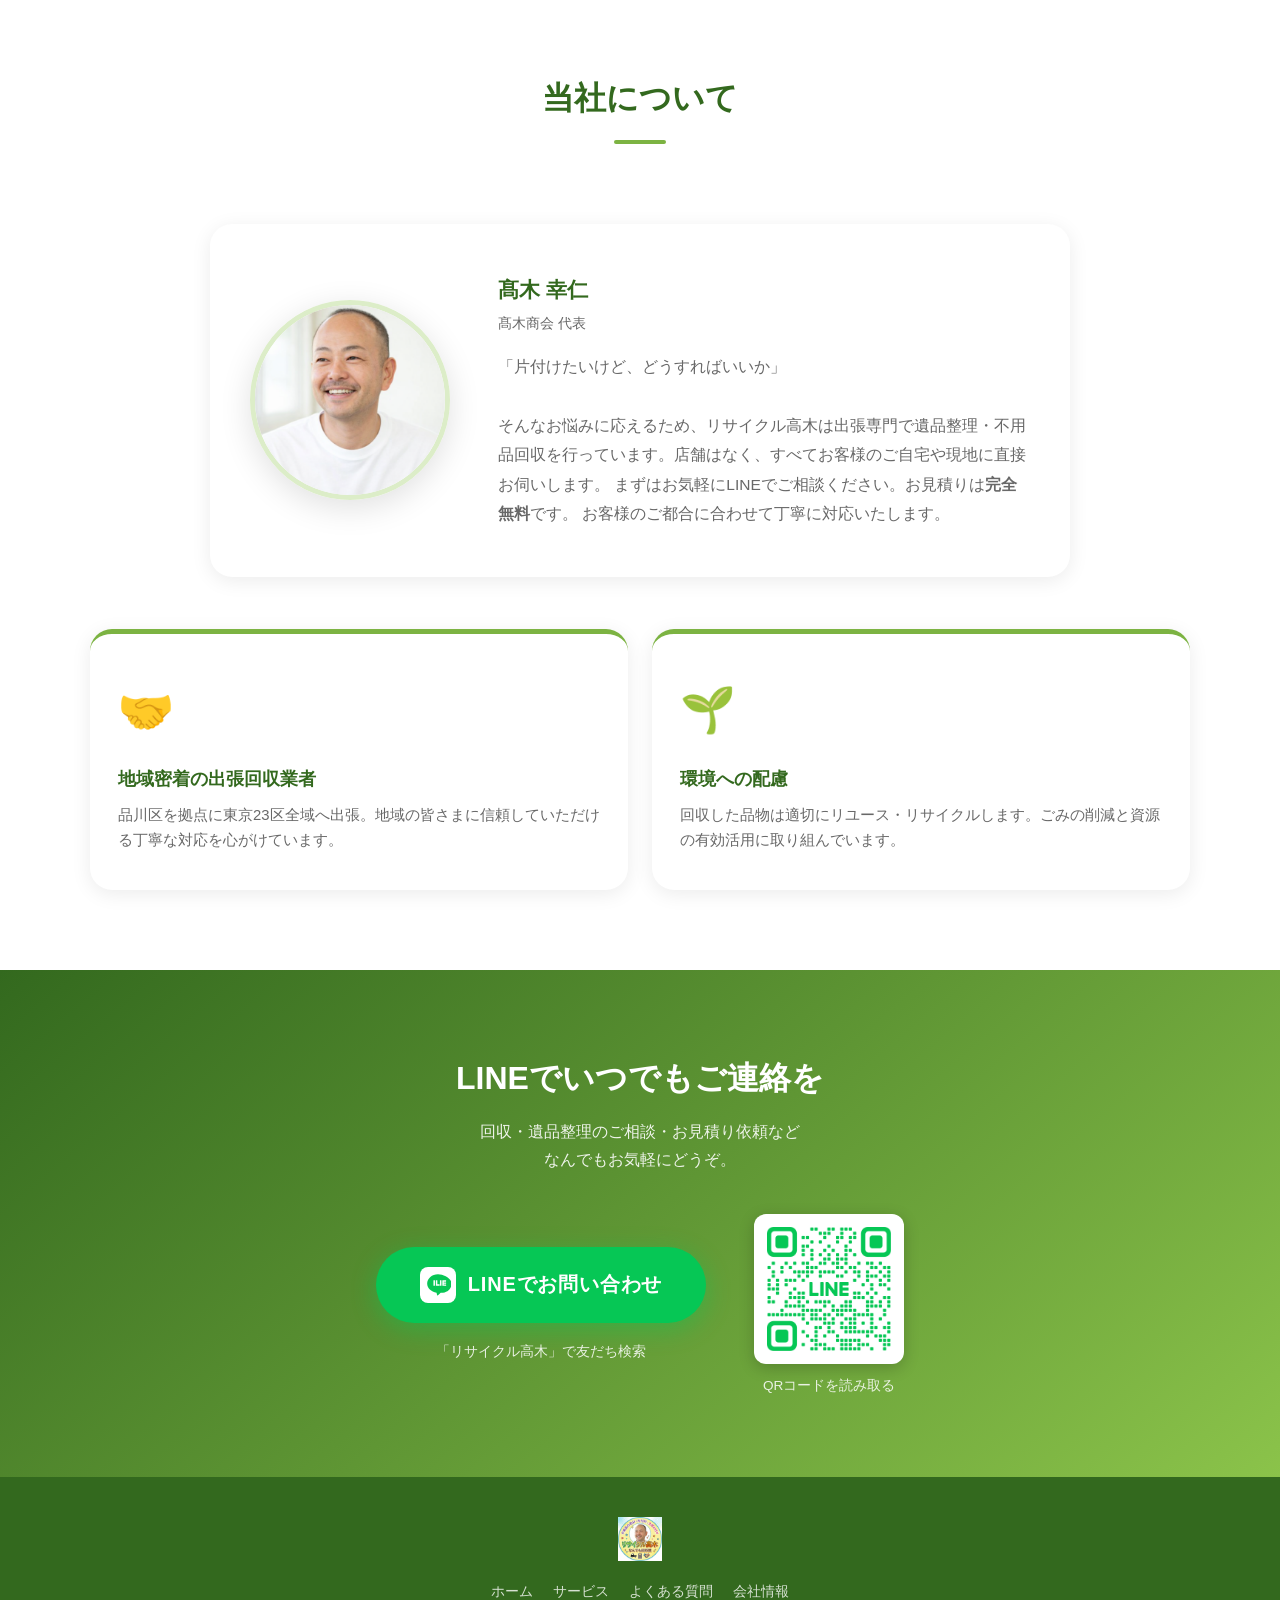
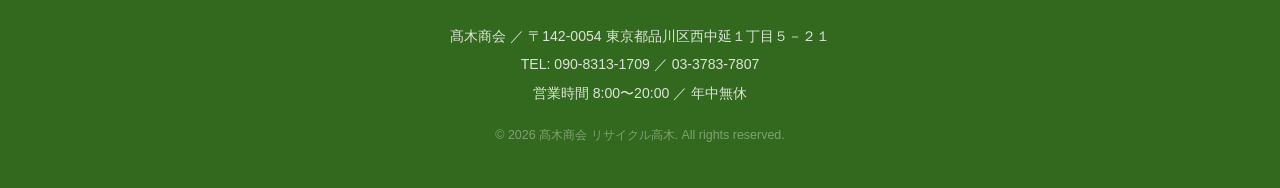
==== commit e3ffb1cd: "Add files via upload" ====
--- a/about.html
+++ b/about.html
@@ -147,10 +147,6 @@
             <th>営業時間</th>
             <td><strong style="color:var(--green-dark);">8:00 〜 20:00</strong><br>年中無休</td>
           </tr>
-          <tr>
-            <th>古物商許可</th>
-            <td>東京都公安委員会 第XXXXXXXXXX号</td>
-          </tr>
         </table>
       </div>
 
@@ -223,11 +219,6 @@
         <div class="card-icon">🤝</div>
         <h3>地域密着の出張回収業者</h3>
         <p>品川区を拠点に東京23区全域へ出張。地域の皆さまに信頼していただける丁寧な対応を心がけています。</p>
-      </div>
-      <div class="card">
-        <div class="card-icon">🔒</div>
-        <h3>安心の古物商許可店</h3>
-        <p>東京都公安委員会の古物商許可を取得。法令を遵守した安全な取引を行っています。</p>
       </div>
       <div class="card">
         <div class="card-icon">🌱</div>
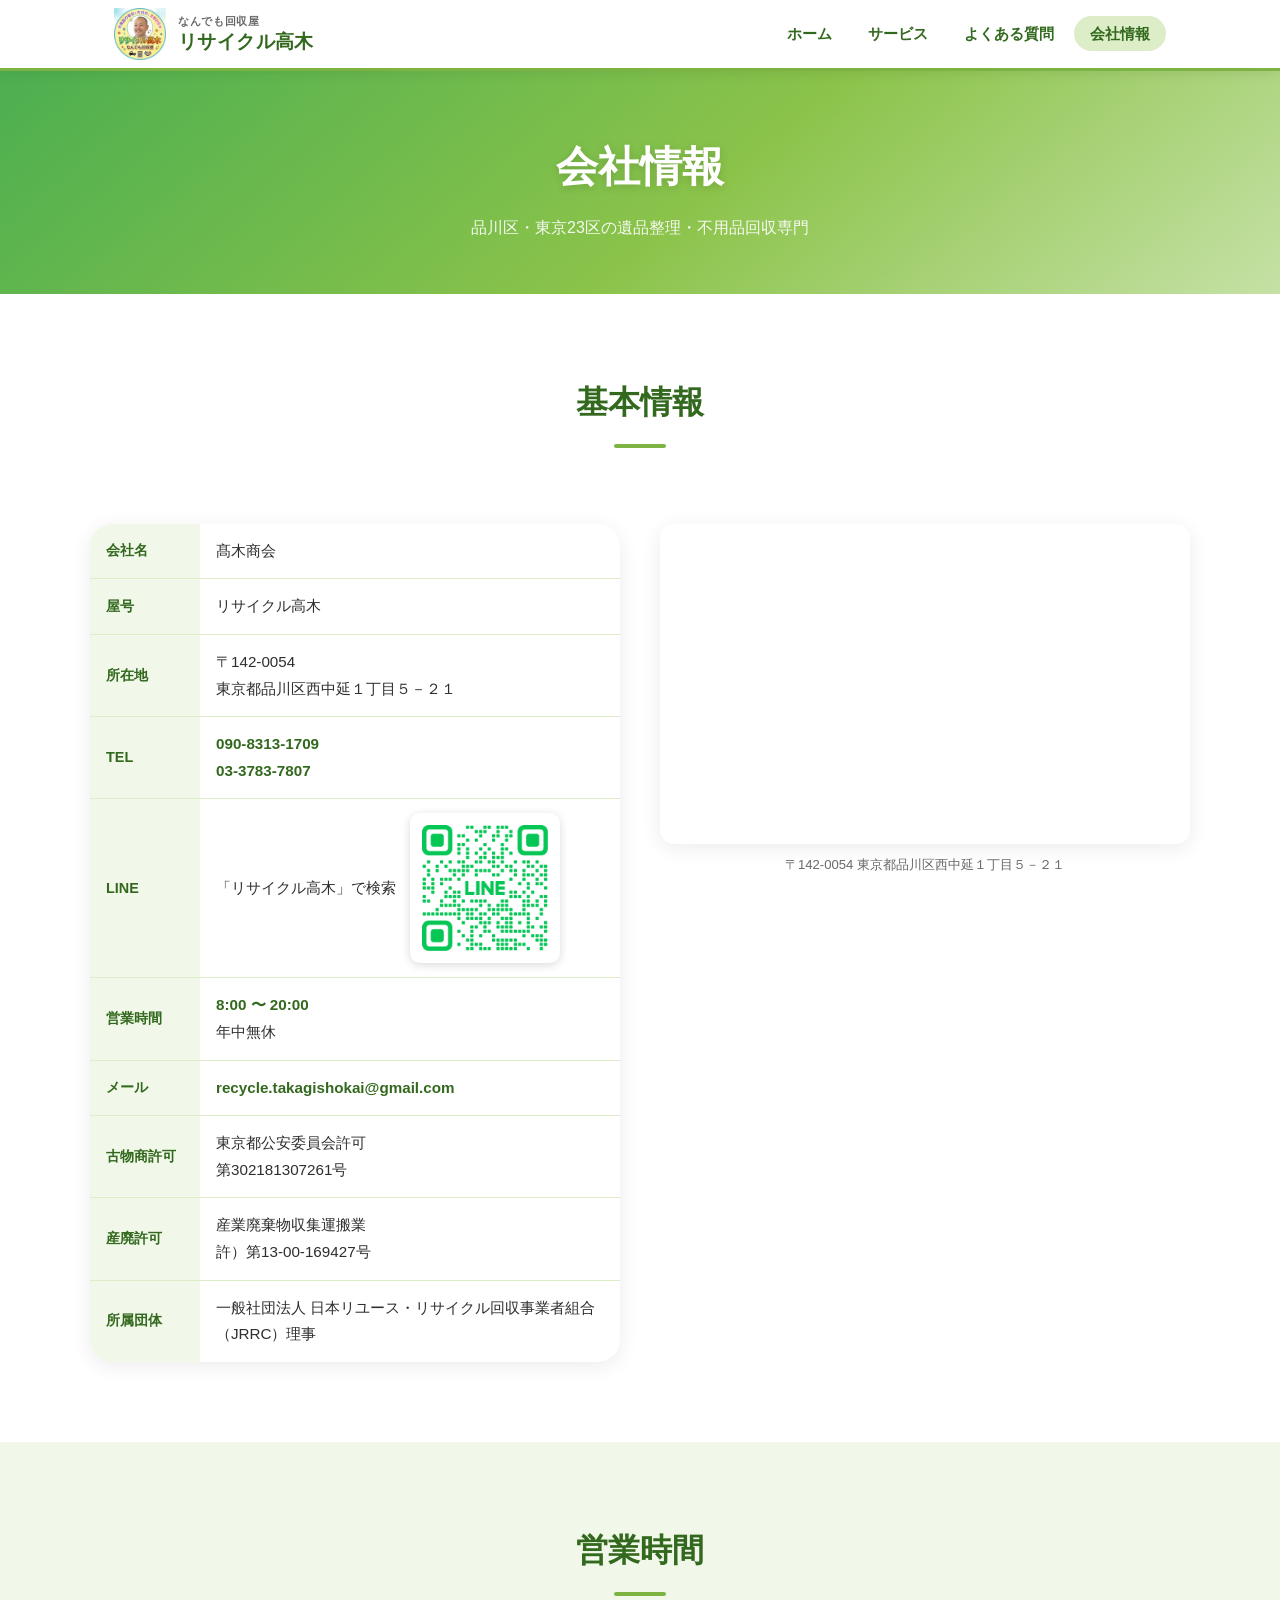
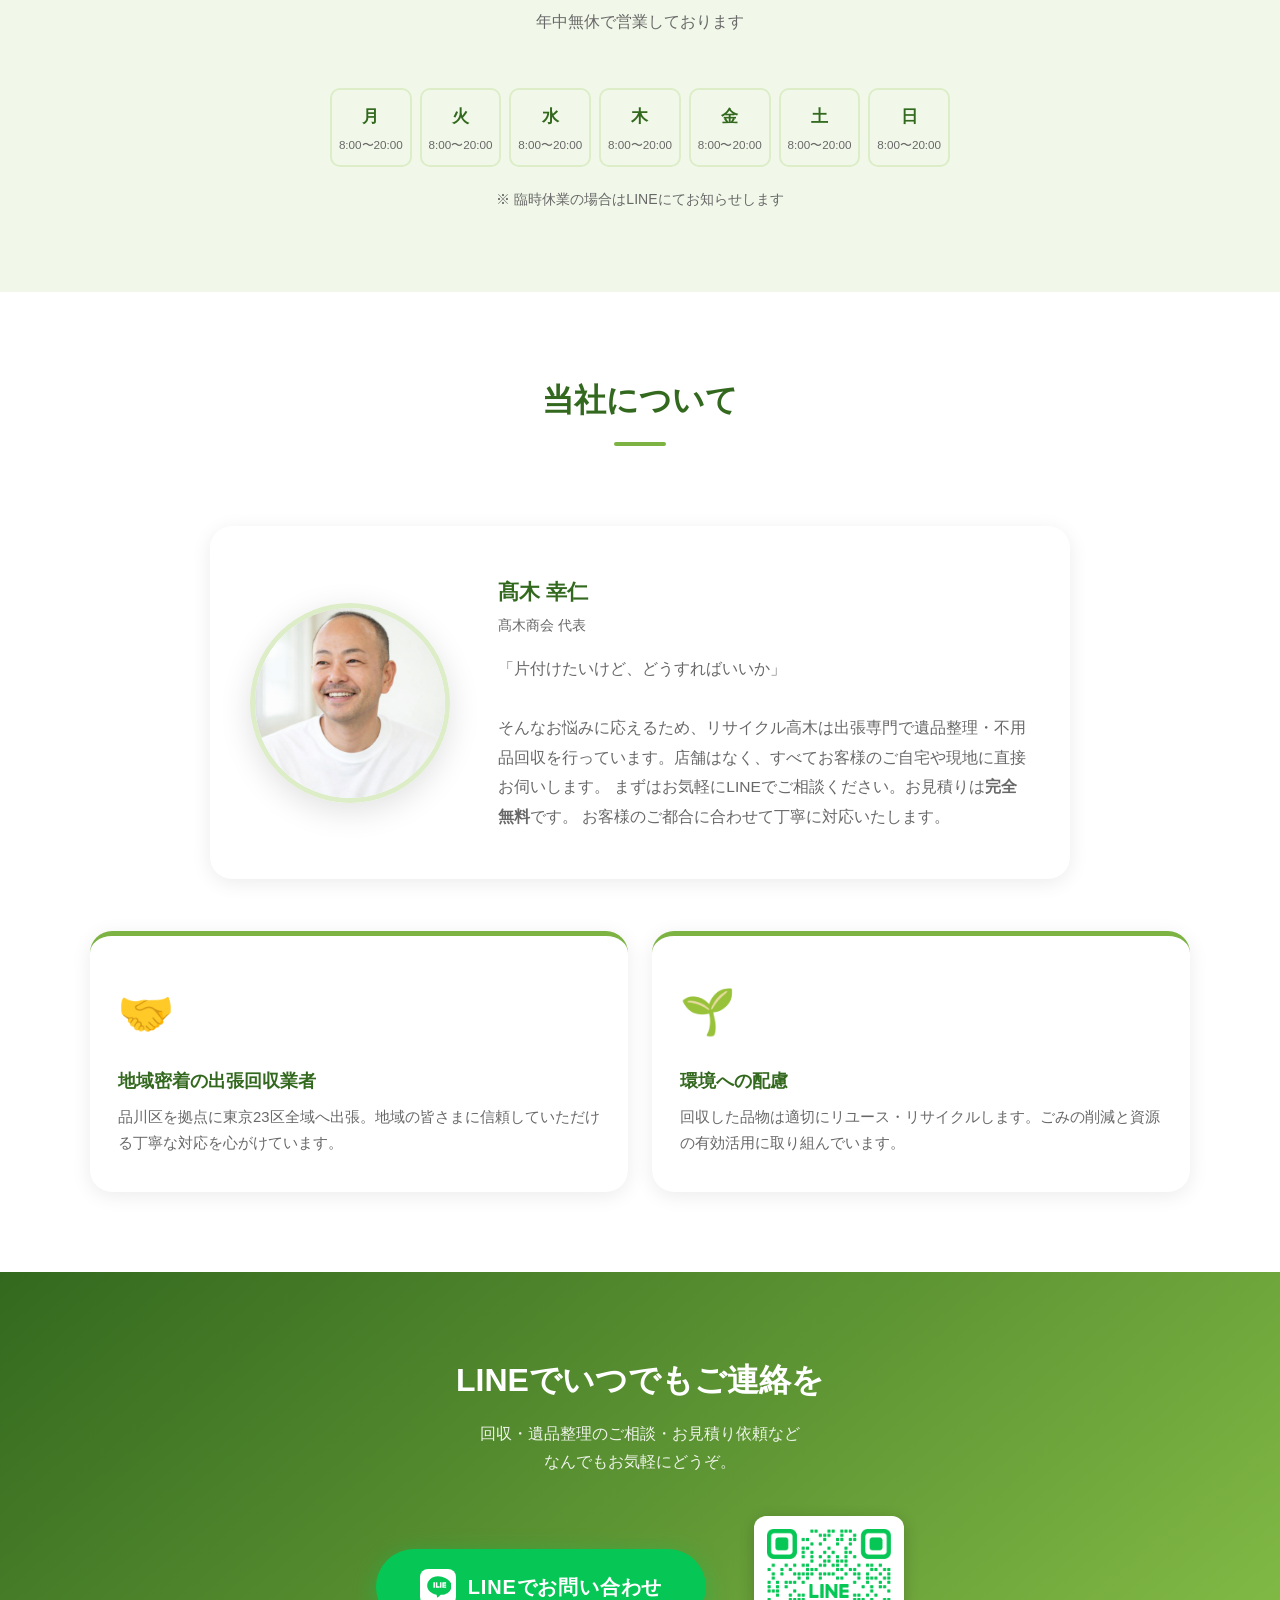
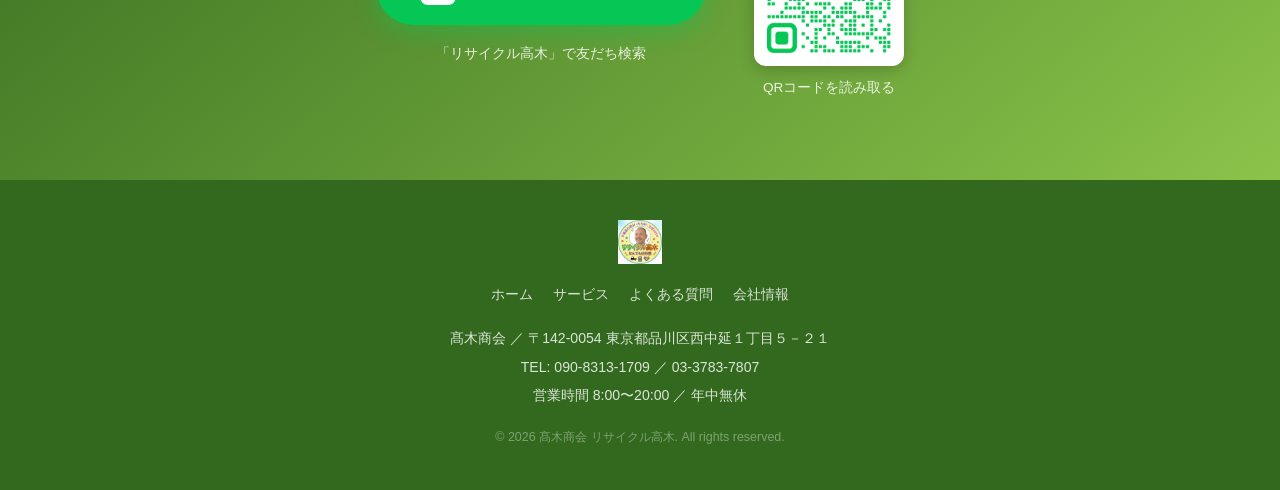
==== commit 4ff39443: "Update about.html" ====
--- a/about.html
+++ b/about.html
@@ -146,6 +146,22 @@
           <tr>
             <th>営業時間</th>
             <td><strong style="color:var(--green-dark);">8:00 〜 20:00</strong><br>年中無休</td>
+            <tr>
+            <th>メール</th>
+            <td><a href="mailto:recycle.takagishokai@gmail.com" style="color:var(--green-dark); font-weight:700;">recycle.takagishokai@gmail.com</a></td>
+          </tr>
+          <tr>
+            <th>古物商許可</th>
+            <td>東京都公安委員会許可<br>第302181307261号</td>
+          </tr>
+          <tr>
+            <th>産廃許可</th>
+            <td>産業廃棄物収集運搬業<br>許）第13-00-169427号</td>
+          </tr>
+          <tr>
+            <th>所属団体</th>
+            <td>一般社団法人 日本リユース・リサイクル回収事業者組合（JRRC）理事</td>
+          </tr>
           </tr>
         </table>
       </div>
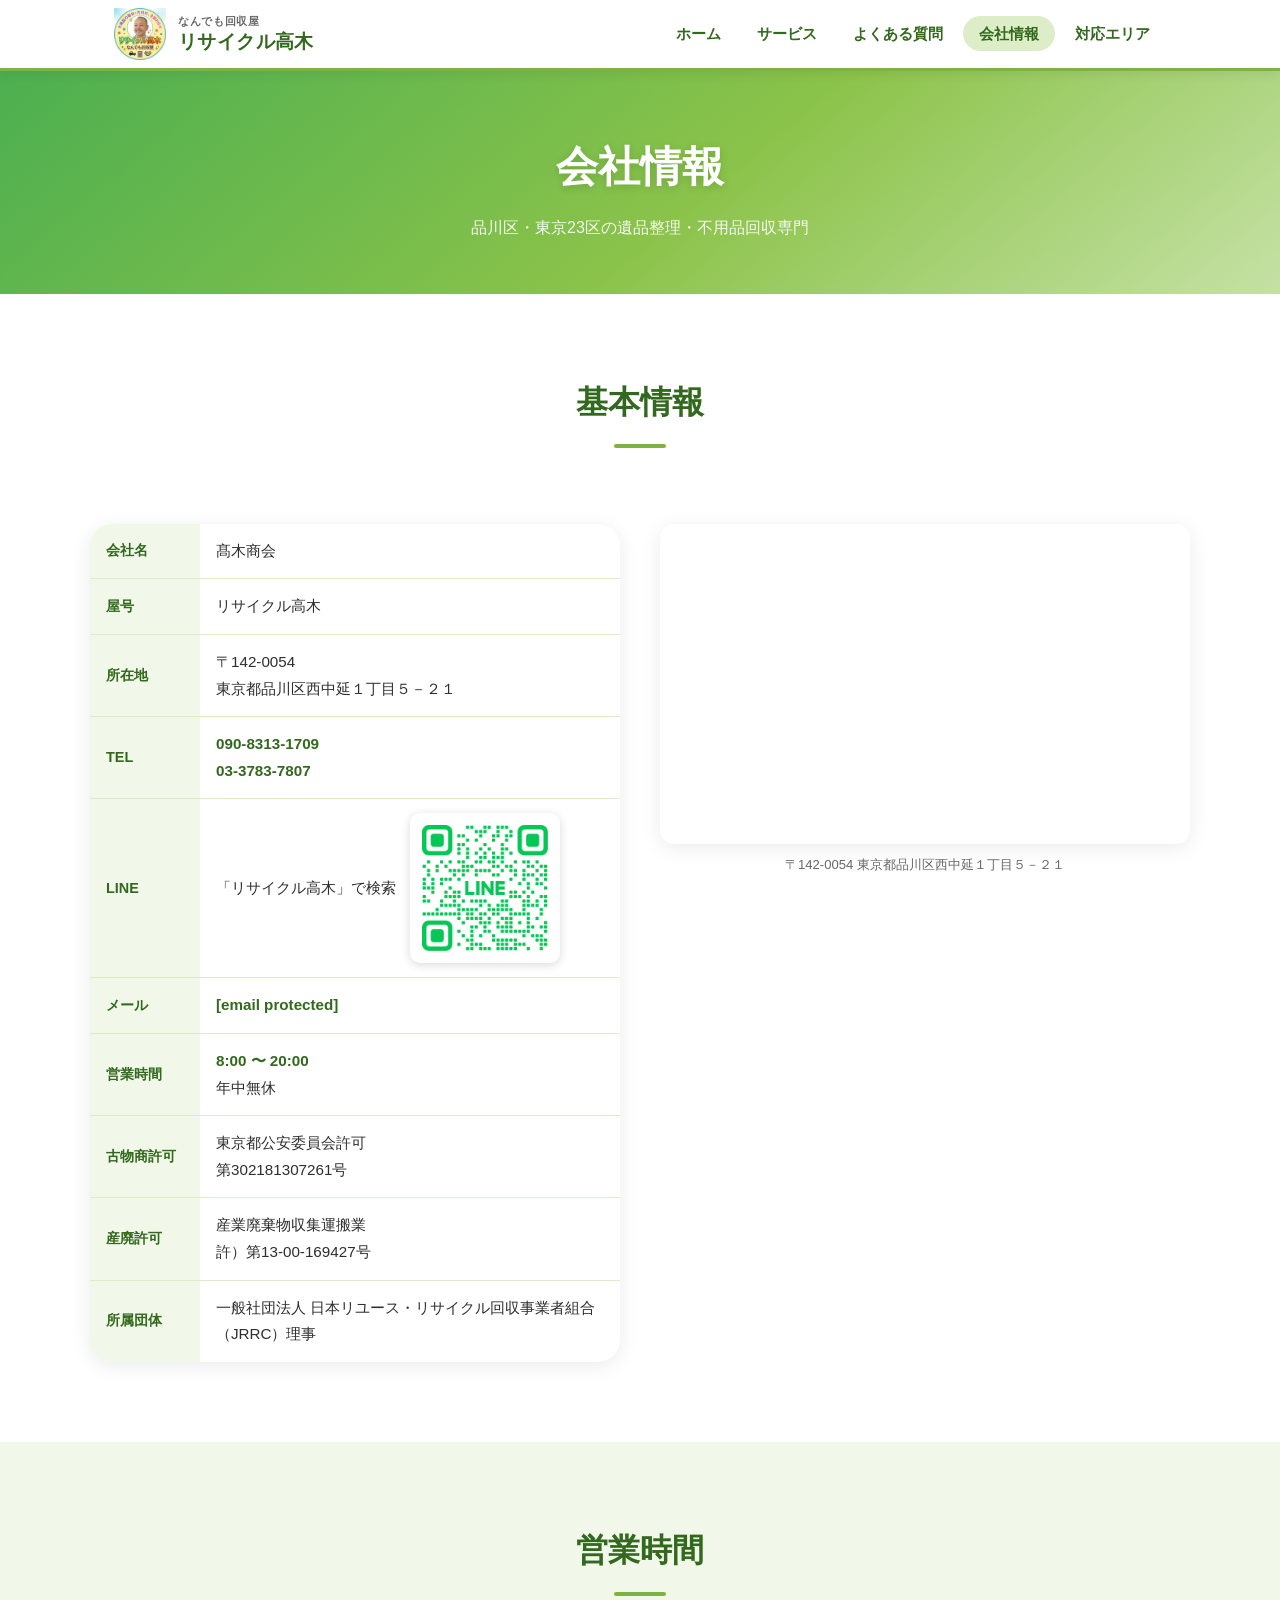
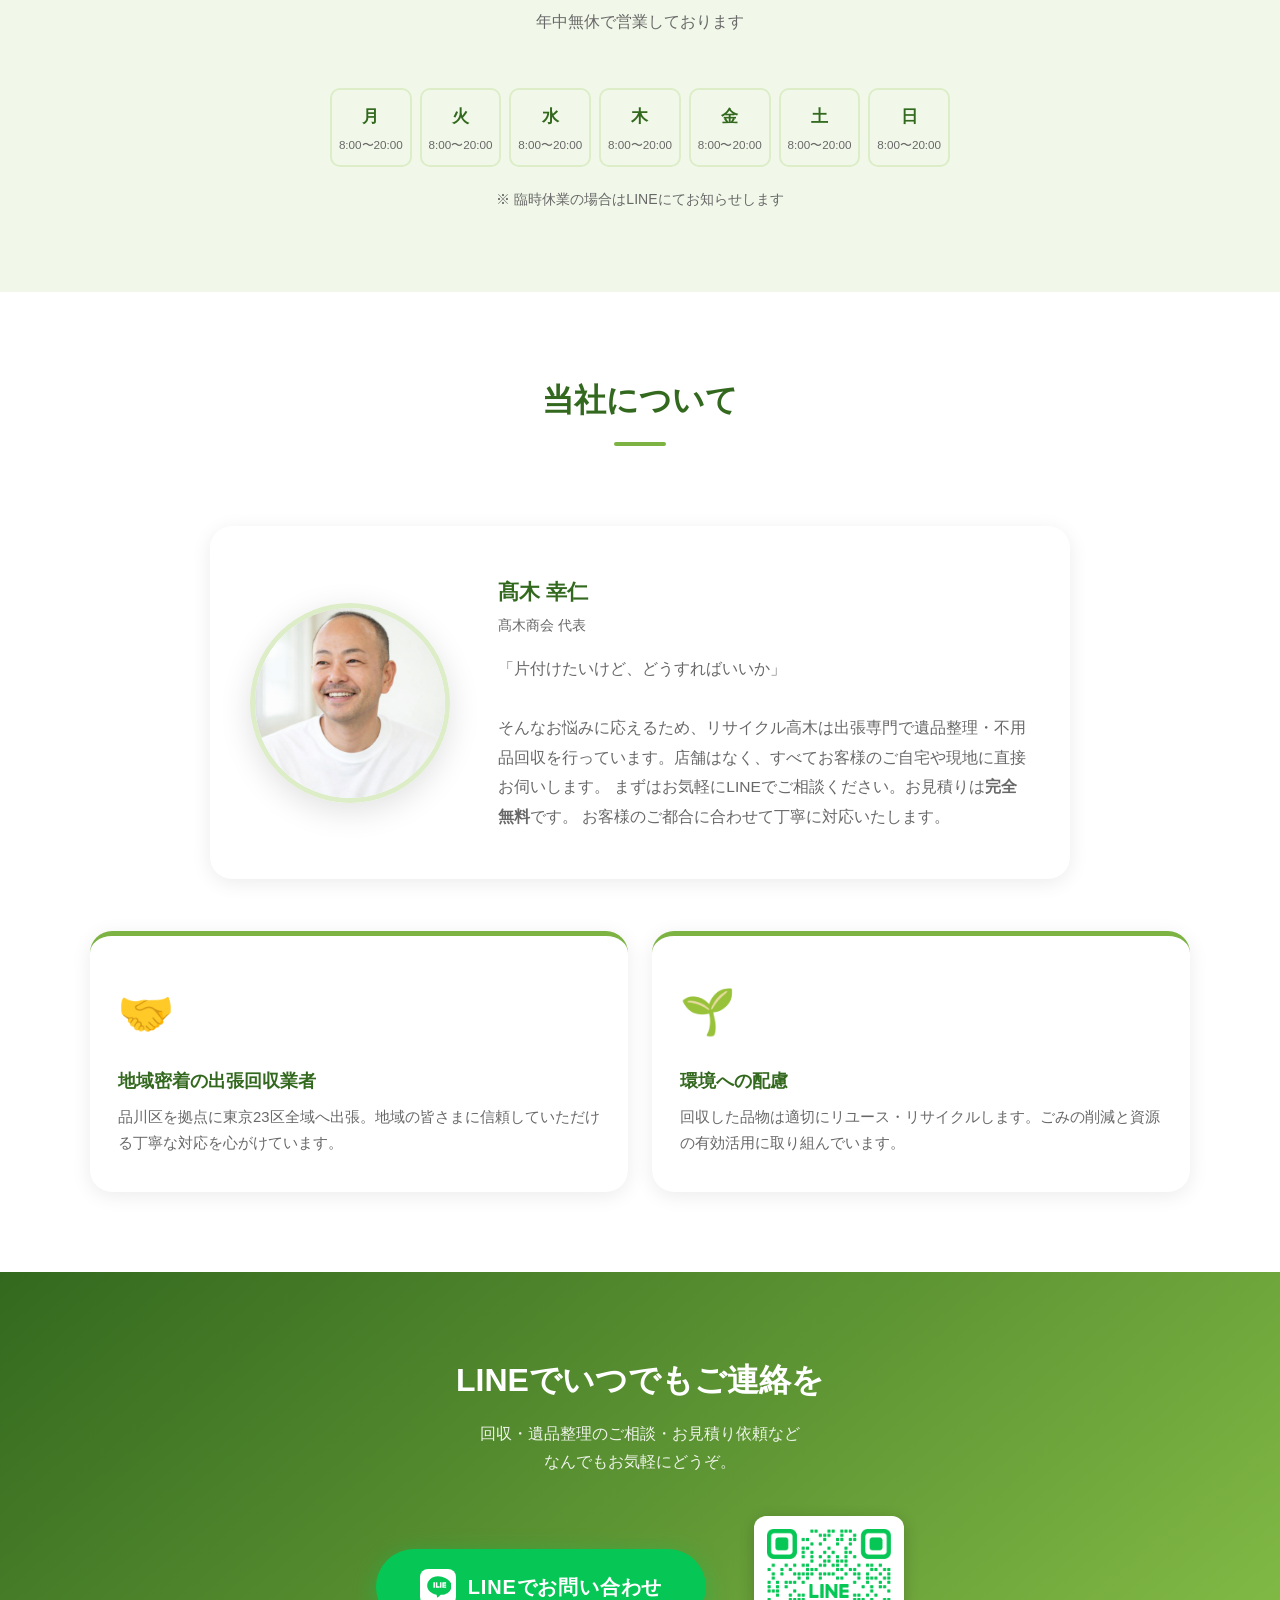
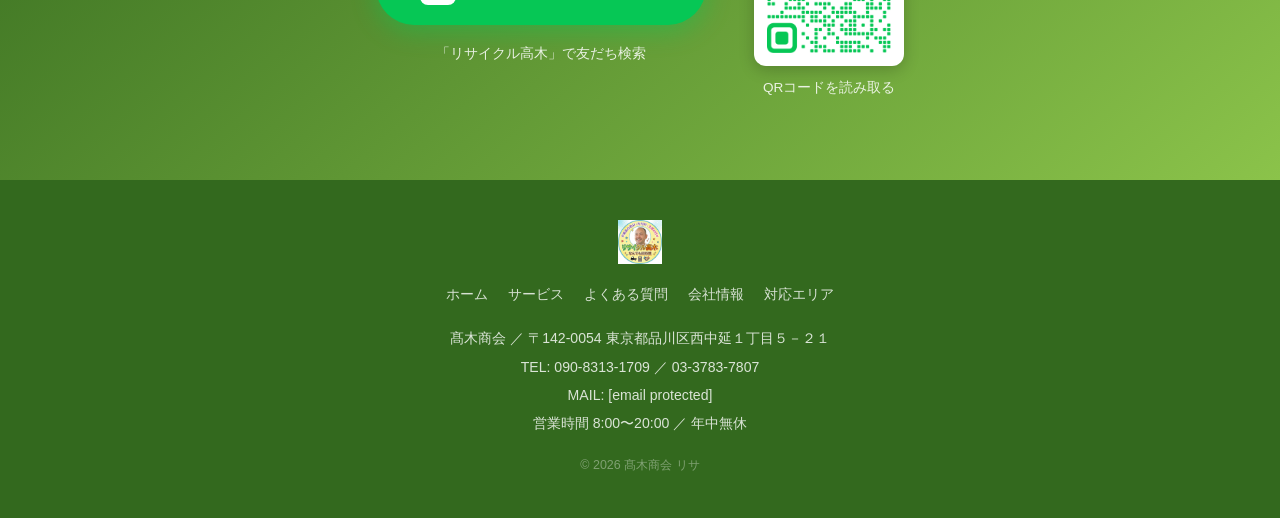
==== commit 310d89d7: "Add files via upload" ====
--- a/about.html
+++ b/about.html
@@ -93,6 +93,7 @@
         <li><a href="service.html">サービス</a></li>
         <li><a href="faq.html">よくある質問</a></li>
         <li><a href="about.html" class="active">会社情報</a></li>
+        <li><a href="area.html">対応エリア</a></li>
       </ul>
     </nav>
   </div>
@@ -144,11 +145,12 @@
             </td>
           </tr>
           <tr>
+            <th>メール</th>
+            <td><a href="/cdn-cgi/l/email-protection#057760667c6669602b71646e64626c766d6a6e646c456268646c692b666a68" style="color:var(--green-dark); font-weight:700;"><span class="__cf_email__" data-cfemail="8cfee9eff5efe0e9a2f8ede7edebe5ffe4e3e7ede5ccebe1ede5e0a2efe3e1">[email&#160;protected]</span></a></td>
+          </tr>
+          <tr>
             <th>営業時間</th>
             <td><strong style="color:var(--green-dark);">8:00 〜 20:00</strong><br>年中無休</td>
-            <tr>
-            <th>メール</th>
-            <td><a href="mailto:recycle.takagishokai@gmail.com" style="color:var(--green-dark); font-weight:700;">recycle.takagishokai@gmail.com</a></td>
           </tr>
           <tr>
             <th>古物商許可</th>
@@ -161,7 +163,6 @@
           <tr>
             <th>所属団体</th>
             <td>一般社団法人 日本リユース・リサイクル回収事業者組合（JRRC）理事</td>
-          </tr>
           </tr>
         </table>
       </div>
@@ -277,20 +278,10 @@
     <a href="service.html">サービス</a>
     <a href="faq.html">よくある質問</a>
     <a href="about.html">会社情報</a>
+    <a href="area.html">対応エリア</a>
   </div>
   髙木商会 ／ 〒142-0054 東京都品川区西中延１丁目５－２１<br>
   TEL: <a href="tel:09083131709" style="color:inherit;">090-8313-1709</a> ／ <a href="tel:0337837807" style="color:inherit;">03-3783-7807</a><br>
+  MAIL: <a href="/cdn-cgi/l/email-protection#8af8efe9f3e9e6efa4feebe1ebede3f9e2e5e1ebe3caede7ebe3e6a4e9e5e7" style="color:inherit;"><span class="__cf_email__" data-cfemail="b5c7d0d6ccd6d9d09bc1d4ded4d2dcc6dddaded4dcf5d2d8d4dcd99bd6dad8">[email&#160;protected]</span></a><br>
   営業時間 8:00〜20:00 ／ 年中無休
-  <div class="copy">&copy; 2026 髙木商会 リサイクル高木. All rights reserved.</div>
-</footer>
-
-<script>
-  const toggle = document.getElementById('navToggle');
-  const nav = document.getElementById('mainNav');
-  toggle.addEventListener('click', () => {
-    toggle.classList.toggle('open');
-    nav.classList.toggle('open');
-  });
-</script>
-</body>
-</html>
+  <div class="copy">&copy; 2026 髙木商会 リサ
